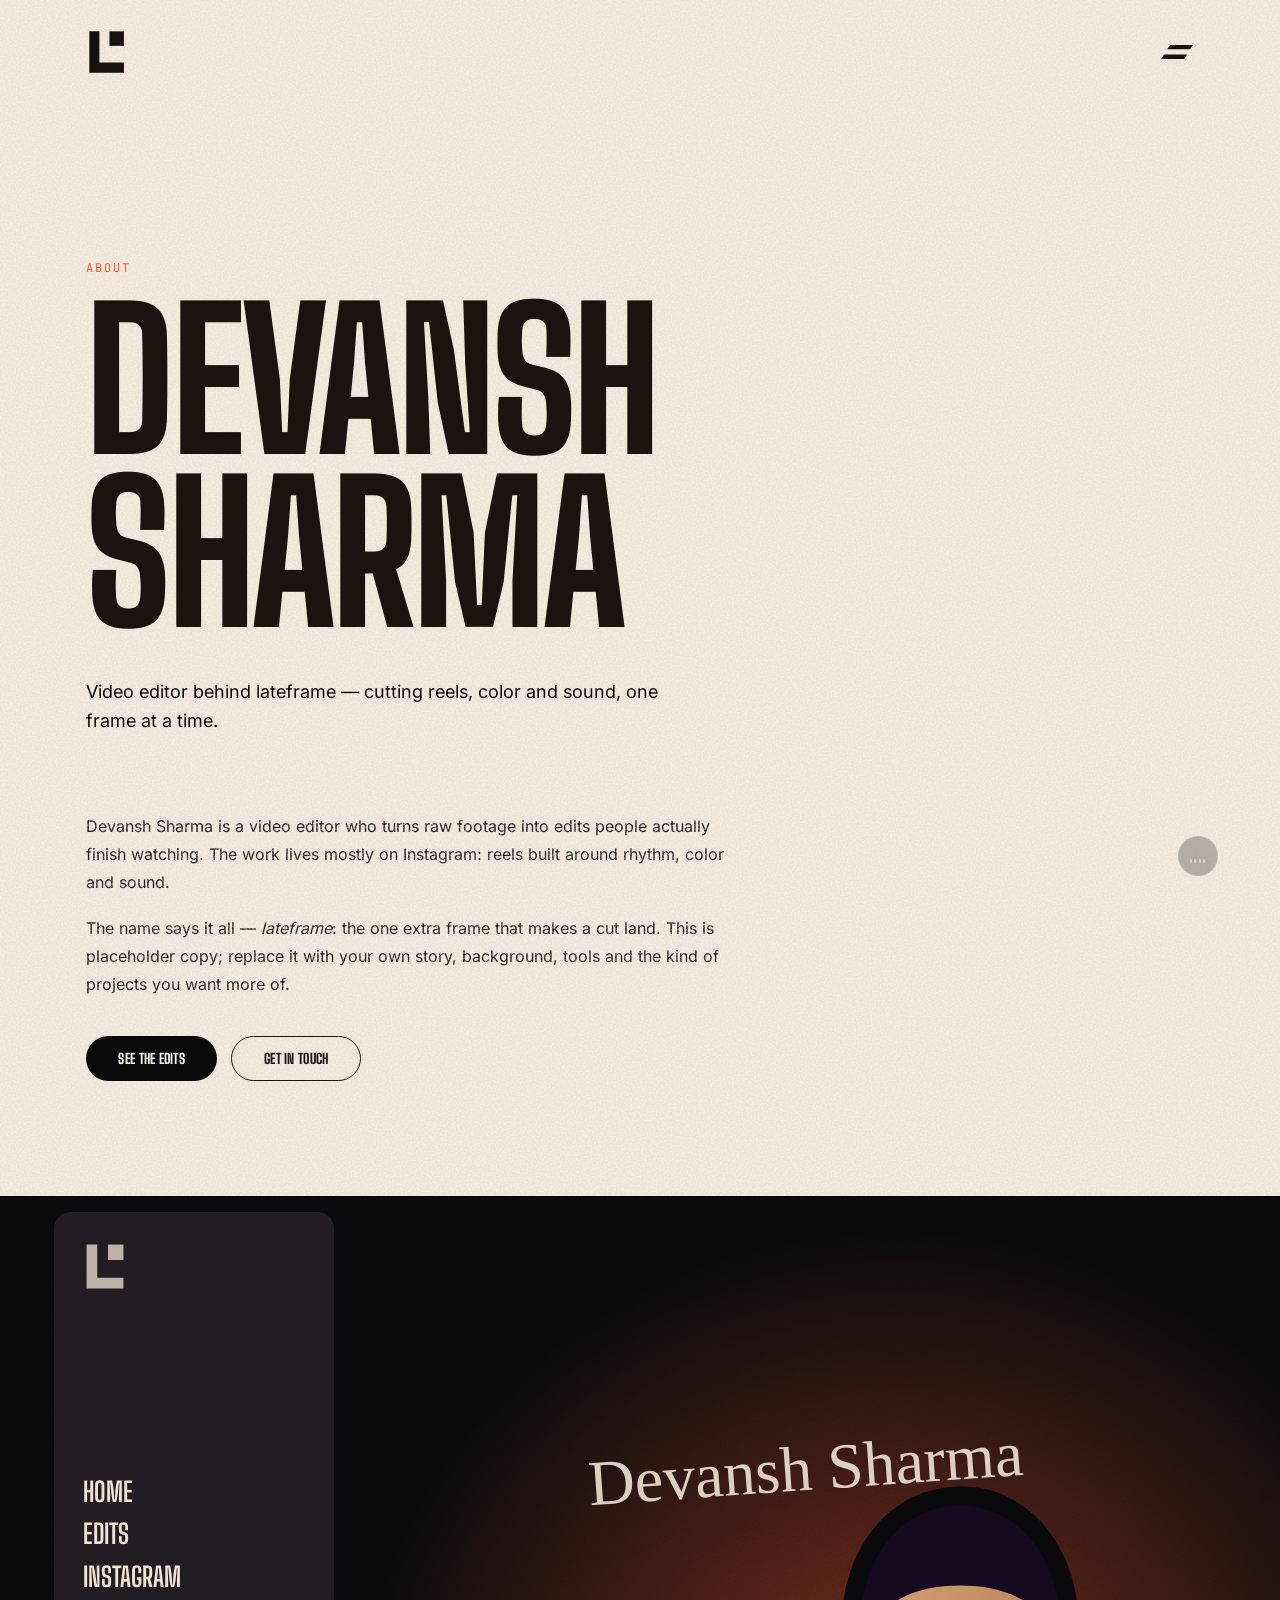
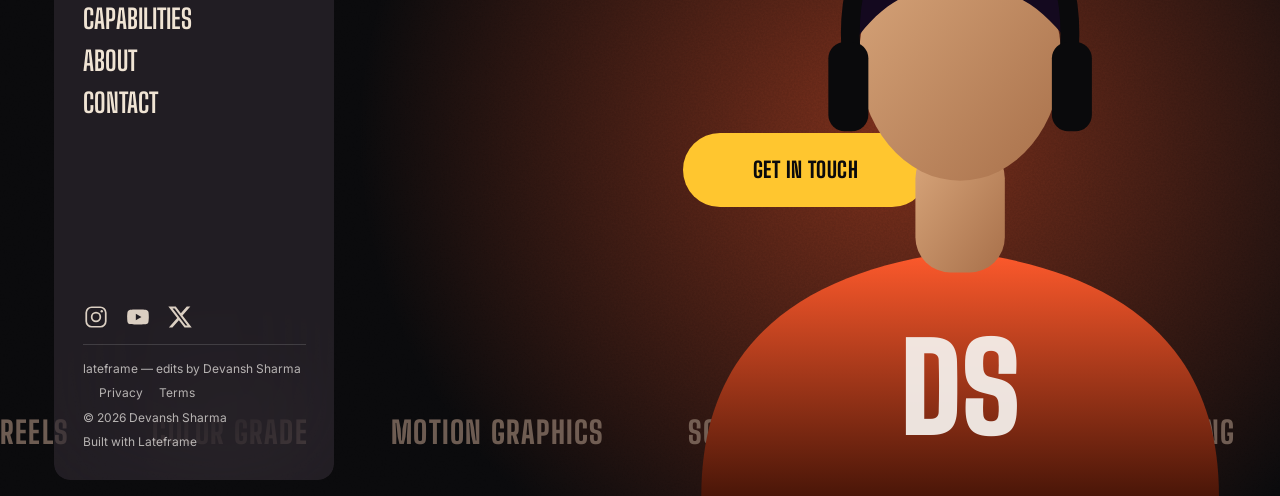
==== about.html @ c14bcbc4 "Rework lateframe into a video-editor portfolio for Devansh Sharma Rebrand to lateframe with a new L+" ====
<!doctype html>
<html lang="en">
<head>
  <meta charset="utf-8">
  <meta name="viewport" content="width=device-width, initial-scale=1">
  <title>About — lateframe</title>
  <meta name="description" content="About Devansh Sharma, video editor.">
  <meta name="theme-color" content="#0A0A0C">
  <link rel="icon" href="assets/favicon.svg" type="image/svg+xml">
  <link rel="preload" href="assets/fonts/big-shoulders-display.woff2" as="font" type="font/woff2" crossorigin>
  <link rel="stylesheet" href="css/fonts.css">
  <link rel="stylesheet" href="css/styles.css">
</head>
<body data-page="about" data-footer="about">
<div data-chrome="nav"></div>
<main id="main" tabindex="-1" class="page" data-tone="light">
  <header class="page__hero">
    <p class="page__eyebrow">About</p>
    <h1 class="display">Devansh Sharma</h1>
    <p class="page__lede">Video editor behind lateframe — cutting reels, color and sound, one frame at a time.</p>
  </header>
  <div class="page__body">
    <div class="prose">
      <p>Devansh Sharma is a video editor who turns raw footage into edits people actually finish watching. The work lives mostly on Instagram: reels built around rhythm, color and sound.</p>
      <p>The name says it all — <em>lateframe</em>: the one extra frame that makes a cut land. This is placeholder copy; replace it with your own story, background, tools and the kind of projects you want more of.</p>
    </div>
    <div class="cta-row"><a class="btn" href="edits.html"><span>See the edits</span></a><a class="btn btn--bone" style="background:transparent;border:1px solid var(--accent-deep);color:var(--accent-deep)" href="contact.html"><span>Get in touch</span></a></div>
  </div>
</main>
<div data-chrome="footer"></div>
<script src="js/art.js"></script>
<script src="js/chrome.js"></script>
</body>
</html>
---- css/fonts.css ----
/* Self-hosted Latin subsets, variable fonts (SIL Open Font License): Big Shoulders Display, Inter, JetBrains Mono */
@font-face {
  font-family: 'Big Shoulders Display';
  font-style: normal;
  font-weight: 300 900;
  font-display: swap;
  src: url(../assets/fonts/big-shoulders-display.woff2) format('woff2');
  unicode-range: U+0000-00FF, U+0131, U+0152-0153, U+02BB-02BC, U+02C6, U+02DA, U+02DC, U+0304, U+0308, U+0329, U+2000-206F, U+20AC, U+2122, U+2191, U+2193, U+2212, U+2215, U+FEFF, U+FFFD;
}
@font-face {
  font-family: 'Inter';
  font-style: normal;
  font-weight: 400 600;
  font-display: swap;
  src: url(../assets/fonts/inter.woff2) format('woff2');
  unicode-range: U+0000-00FF, U+0131, U+0152-0153, U+02BB-02BC, U+02C6, U+02DA, U+02DC, U+0304, U+0308, U+0329, U+2000-206F, U+20AC, U+2122, U+2191, U+2193, U+2212, U+2215, U+FEFF, U+FFFD;
}
@font-face {
  font-family: 'JetBrains Mono';
  font-style: normal;
  font-weight: 400 500;
  font-display: swap;
  src: url(../assets/fonts/jetbrains-mono.woff2) format('woff2');
  unicode-range: U+0000-00FF, U+0131, U+0152-0153, U+02BB-02BC, U+02C6, U+02DA, U+02DC, U+0304, U+0308, U+0329, U+2000-206F, U+20AC, U+2122, U+2191, U+2193, U+2212, U+2215, U+FEFF, U+FFFD;
}
---- css/styles.css ----
/* ==========================================================================
   Lateframe — editorial athlete site template
   Tokens → base → chrome (nav/menu/footer) → home sections → inner pages
   ========================================================================== */

:root {
  --ink-deep: #0a0a0c;
  --ink: #16120f;
  --bone: #f6f3ef;
  --cream: #f0e4d4;
  --taupe: #b8a99a;
  --sand: #ece3d6;
  --accent: #ff5a2c;
  --accent-deep: #1c1210;
  --accent-fog: #3a1d14;
  --accent-soft: #ffb9a0;
  --cta-yellow: #ffc62f;

  --font-display: "Big Shoulders Display", "Anton", "Arial Narrow", Impact, sans-serif;
  --font-body: "Inter", system-ui, -apple-system, "Segoe UI", Roboto, sans-serif;
  --font-mono: "JetBrains Mono", ui-monospace, "SF Mono", Menlo, monospace;

  --ease-out: cubic-bezier(0.22, 1, 0.36, 1);
  --ease-ui: cubic-bezier(0.4, 0, 0.2, 1);
  --page-x: clamp(16px, 3vw, 48px);
  --logo-color: var(--ink);

  --tex-grass: url("../assets/textures/grass.svg");
  --tex-pebble: url("../assets/textures/pebble.svg");
}

*,
*::before,
*::after { box-sizing: border-box; }

html { background: var(--ink-deep); -webkit-text-size-adjust: 100%; }
body {
  margin: 0;
  font-family: var(--font-body);
  color: var(--bone);
  background: var(--ink-deep);
  overflow-x: clip;
  -webkit-font-smoothing: antialiased;
}
body.is-locked { overflow: hidden; }
img, svg { display: block; max-width: 100%; }
a { color: inherit; text-decoration: none; }
button { font: inherit; color: inherit; cursor: pointer; border: 0; background: none; padding: 0; }
ul { list-style: none; margin: 0; padding: 0; }
h1, h2, h3, p { margin: 0; }

.display {
  font-family: var(--font-display);
  font-weight: 800;
  text-transform: uppercase;
  letter-spacing: -0.02em;
  line-height: 0.9;
}
.heading { font-family: var(--font-display); font-weight: 700; text-transform: uppercase; letter-spacing: 0.01em; }
.label { font-family: var(--font-display); font-weight: 700; text-transform: uppercase; letter-spacing: 0.06em; }
.label-sm { font-family: var(--font-mono); font-size: 11px; letter-spacing: 0.08em; text-transform: uppercase; }
.sr-only { position: absolute; width: 1px; height: 1px; overflow: hidden; clip: rect(0 0 0 0); white-space: nowrap; }

.skip-link {
  position: fixed; left: 12px; top: -60px; z-index: 10000;
  background: var(--bone); color: var(--ink-deep); padding: 10px 16px; border-radius: 999px;
}
.skip-link:focus { top: 12px; }
:focus-visible { outline: 2px solid var(--cta-yellow); outline-offset: 3px; }

/* ---------- Placeholder art (swap for <img> or data-src) ---------- */
.ph {
  position: absolute; inset: 0; overflow: hidden;
  background-size: cover; background-position: center;
  background-image:
    radial-gradient(120% 80% at 20% 0%, hsl(var(--h, 265) 55% 62% / 0.9), transparent 60%),
    linear-gradient(160deg, hsl(var(--h, 265) 45% 32%), hsl(calc(var(--h, 265) + 30) 50% 14%));
}
.ph::before {
  content: ""; position: absolute; inset: 0; opacity: 0.18;
  background: repeating-linear-gradient(135deg, #fff 0 2px, transparent 2px 14px);
}
.ph::after {
  content: attr(data-label); position: absolute; left: 8%; bottom: 7%; right: 8%;
  font-family: var(--font-display); font-weight: 800; text-transform: uppercase;
  font-size: clamp(14px, 2.2vw, 30px); line-height: 0.95; letter-spacing: -0.01em;
  color: rgba(255, 255, 255, 0.85);
}
.ph[data-src]::before, .ph[data-src]::after { display: none; }

/* ---------- Buttons ---------- */
.btn {
  position: relative; isolation: isolate; overflow: hidden;
  display: inline-flex; align-items: center; justify-content: center;
  font-family: var(--font-display); font-weight: 800; text-transform: uppercase;
  letter-spacing: 0.02em; line-height: 0.8; border-radius: 999px;
  padding: 16px 32px; font-size: 14px;
  background: var(--ink-deep); color: var(--bone);
  transition: box-shadow 200ms var(--ease-ui), scale 200ms var(--ease-ui);
}
.btn::before {
  content: ""; position: absolute; left: -15%; right: -15%; top: -40%; bottom: 0; z-index: -1;
  background: var(--fill, var(--accent)); border-radius: 50% 50% 0 0 / 42% 42% 0 0;
  transform: translateY(calc(100% + 1px)); transition: transform 200ms var(--ease-ui);
}
.btn span { display: inline-block; white-space: nowrap; transition: scale 320ms cubic-bezier(0.34, 1.56, 0.64, 1), color 200ms var(--ease-ui); }
.btn:hover, .btn:focus-visible { scale: 1.1; }
.btn:hover::before, .btn:focus-visible::before { transform: translateY(0); }
.btn:hover span { scale: 0.82; }
.btn--bone { background: var(--bone); color: var(--ink-deep); --fill: var(--cta-yellow); }
.btn--bone:hover span { color: var(--ink); }
.btn--yellow { background: var(--cta-yellow); color: var(--ink-deep); --fill: var(--accent-soft); padding: clamp(20px, 2.2vw, 32px) clamp(48px, 5.5vw, 80px); font-size: clamp(18px, 1.7vw, 24px); }

/* ==========================================================================
   Loader
   ========================================================================== */
.loader {
  position: fixed; inset: 0; z-index: 10000; display: grid; place-items: center;
  background: var(--ink-deep); transition: transform 900ms var(--ease-out), opacity 300ms 700ms;
}
.loader.is-done { transform: translateY(-101%); opacity: 0; pointer-events: none; }
.loader__mark { position: relative; display: flex; flex-direction: column; align-items: center; }
.loader__mark svg { height: clamp(112px, 12vw, 144px); width: auto; }
.loader__count { margin-top: 20px; font-family: var(--font-mono); font-size: 12px; letter-spacing: 0.2em; opacity: 0.5; padding-left: 0.2em; }
html:not(.js) .loader { display: none; }

/* ==========================================================================
   Nav + menu
   ========================================================================== */
.nav {
  position: fixed; inset: 0 0 auto 0; z-index: 90; pointer-events: none;
  display: flex; align-items: center; justify-content: space-between;
  padding: 20px 24px; color: var(--logo-color); transition: color 300ms;
}
@media (min-width: 900px) { .nav { padding: 28px calc(var(--page-x) + 3rem); } }
.nav__logo, .nav__burger { pointer-events: auto; color: inherit; }
.nav__logo { position: relative; display: block; }
.nav__logo::after { content: ""; position: absolute; inset: -12px; }
.nav__logo svg { height: 40px; width: auto; transition: scale 300ms var(--ease-out); }
.nav__logo:hover svg { scale: 1.1; }
@media (min-width: 900px) { .nav__logo svg { height: 48px; } }
.nav__burger { margin: -16px; padding: 16px; display: inline-flex; }
.nav__burger svg { height: 12px; width: auto; overflow: visible; }
@media (min-width: 900px) { .nav__burger svg { height: 14px; } }
.nav__burger path { transition: transform 500ms var(--ease-out); transform-box: fill-box; transform-origin: center; }
.nav__burger[aria-expanded="true"] .bar-top { transform: translate(-2.4px, 4.45px) rotate(40deg); }
.nav__burger[aria-expanded="true"] .bar-bot { transform: translate(2.4px, -4.45px) rotate(-40deg); }
body.menu-open .nav { color: var(--bone); }

.menu {
  position: fixed; inset: 0; z-index: 85; isolation: isolate;
  display: flex; flex-direction: column; overflow: hidden auto;
  background: var(--ink-deep); opacity: 0; visibility: hidden; pointer-events: none;
  transition: opacity 500ms, visibility 500ms;
}
.menu.is-open { opacity: 1; visibility: visible; pointer-events: auto; }
.menu::before {
  content: ""; position: absolute; inset: 0; z-index: -1; pointer-events: none;
  background-image: var(--tex-pebble); background-size: 480px; mix-blend-mode: overlay; opacity: 0.35;
}
.menu__layout { flex: 1; display: flex; padding: 96px 24px 24px; }
.menu__links { margin: auto; display: flex; flex-direction: column; align-items: center; gap: 10px; }
.menu__row { display: flex; flex-direction: column; align-items: center; gap: 4px; }
.menu__link {
  position: relative; display: block; font-family: var(--font-display); font-weight: 800; text-transform: uppercase;
  font-size: clamp(44px, 12vw, 72px); line-height: 1.04; letter-spacing: -0.02em;
  opacity: 0; transform: translateY(26px);
  transition: transform 500ms var(--ease-out), opacity 500ms var(--ease-out);
}
.menu.is-open .menu__link { opacity: 1; transform: none; }
.menu__link .lift { position: relative; display: block; transition: transform 300ms var(--ease-out); }
.menu__link .base { color: color-mix(in oklab, var(--bone) 50%, transparent); }
.menu__link .fill {
  position: absolute; inset: 0; color: var(--bone); pointer-events: none;
  clip-path: polygon(0 -15%, 0% -15%, -18% 115%, 0 115%);
  transition: clip-path 450ms var(--ease-out);
}
.menu__link:hover .fill, .menu__link:focus-visible .fill, .menu__link[aria-current="page"] .fill { clip-path: polygon(0 -15%, 118% -15%, 100% 115%, 0 115%); }
.menu__link:hover .lift { transform: translateY(-2px); }
.menu__socials { margin-top: 24px; display: flex; gap: 20px; opacity: 0; transition: opacity 500ms 300ms; }
.menu.is-open .menu__socials, .menu.is-open .menu__credits { opacity: 1; }
.menu__socials a { display: block; padding: 8px; margin: -8px; color: color-mix(in oklab, var(--bone) 60%, transparent); transition: color 300ms; }
.menu__socials a:hover { color: var(--bone); }
.menu__socials svg { width: 32px; height: 32px; }
.menu__credits {
  display: flex; flex-wrap: wrap; justify-content: space-between; gap: 8px 24px;
  padding: 0 24px 24px; font-size: 12px; color: color-mix(in oklab, var(--bone) 55%, transparent);
  opacity: 0; transition: opacity 500ms 300ms;
}
@media (min-width: 900px) {
  .menu__layout { padding: 112px var(--page-x) 64px; }
  .menu__row { flex-direction: row; flex-wrap: wrap; justify-content: center; gap: 0 56px; }
  .menu__links { gap: 20px; }
  .menu__link { font-size: clamp(48px, 7vw, 116px); }
  .menu__socials { margin-top: 48px; gap: 24px; }
  .menu__socials svg { width: 48px; height: 48px; }
  .menu__credits { padding: 0 calc(var(--page-x) + 3rem) 32px; }
}

/* ==========================================================================
   Home — stage (hero → signature moments)
   ========================================================================== */
.stage { position: relative; height: calc(70vh * var(--n, 4)); background: var(--ink-deep); }
@media (min-width: 900px) { .stage { height: calc(130vh * var(--n, 4)); } }
.pin { position: sticky; top: 0; height: 100vh; height: 100svh; overflow: clip; }

/* hero */
.hero-clip {
  position: absolute; inset: 0; z-index: 40; pointer-events: none;
  clip-path: polygon(0% 0%, 100% 0%, 100% calc(100% - var(--wipe, 0) * 180%), 0% calc(100% - var(--wipe, 0) * 120%));
  will-change: clip-path;
}
.hero { position: absolute; inset: 0; overflow: hidden; color: var(--ink); background: linear-gradient(#efe7dc, #e2d5c3); }
.hero__scale { position: absolute; inset: 0; transform: scale(calc(1 - var(--wipe, 0) * 0.18)); transform-origin: center bottom; will-change: transform; }
.hero__light {
  position: absolute; inset: 0; pointer-events: none; mix-blend-mode: soft-light;
  background: radial-gradient(60% 50% at 70% 10%, #fff, transparent 70%), radial-gradient(40% 40% at 10% 90%, rgba(255, 90, 44, 0.6), transparent 70%);
}
.hero__words { position: absolute; inset: 0; display: flex; flex-direction: column; justify-content: center; gap: 0; overflow: hidden; }
.marq { overflow: hidden; }
.marq__track { display: flex; width: max-content; animation: marq 60s linear infinite; }
.marq__track--rev { animation-direction: reverse; animation-duration: 75s; }
.marq__track span {
  font-family: var(--font-display); font-weight: 900; text-transform: uppercase; white-space: nowrap;
  font-size: clamp(120px, 26vw, 440px); line-height: 0.82; letter-spacing: -0.03em; padding-right: 0.25em;
  color: rgba(28, 18, 16, 0.09);
}
.marq__track--rev span { color: transparent; -webkit-text-stroke: 2px rgba(28, 18, 16, 0.14); }
@keyframes marq { to { transform: translateX(-50%); } }

.hero__portrait {
  position: absolute; left: 50%; bottom: -6%; height: 83%; aspect-ratio: 5 / 6; transform: translateX(-50%);
  filter: drop-shadow(0 30px 40px rgba(28, 18, 16, 0.35));
}
@media (min-width: 900px) { .hero__portrait { height: 98%; } }
.hero__wordmark {
  position: absolute; top: 0; left: 0; right: 0; z-index: 50; display: flex; justify-content: center;
  padding: 28px 24px; transform: scale(calc(1 - var(--wipe, 0) * 0.18)); transform-origin: center bottom;
  font-family: var(--font-display); font-weight: 900; text-transform: uppercase; letter-spacing: 0.04em; font-size: 18px; color: var(--logo-color-hero, var(--ink));
}
@media (min-width: 900px) { .hero__wordmark { padding-top: 36px; font-size: 22px; } }
.hero__copy { position: absolute; inset: 0; z-index: 20; pointer-events: none; }
.hero__phone { position: absolute; left: 24px; right: 24px; top: 13svh; font-size: 12px; line-height: 1.35; max-width: 27ch; }
.hero__col { position: absolute; bottom: 0; top: 0; width: min(21ch, 22vw); display: none; font-size: clamp(13px, 1.05vw, 17px); line-height: 1.35; }
.hero__col--l { left: calc(var(--page-x) + 3rem); }
.hero__col--r { right: calc(var(--page-x) + 3rem); }
.hero__col p { position: absolute; bottom: 9%; left: 0; right: 0; }
.hero__col--l .card-wrap { position: absolute; bottom: calc(9% + 7.6em); left: 0; width: clamp(96px, 8vw, 130px); aspect-ratio: 9 / 16; perspective: 1500px; pointer-events: auto; cursor: pointer; }
@media (min-width: 1100px) and (orientation: landscape) { .hero__col { display: block; } .hero__phone { display: none; } }

/* trading card (shared by hero + moments) */
.tcard {
  position: relative; width: 100%; height: 100%; border-radius: 4%;
  transform: translateZ(var(--tz, 0)) rotateX(var(--rx, 0deg)) rotateY(var(--ry, 0deg)) scale(var(--scale, 1));
  transition: transform 0.2s var(--ease-out);
  filter: drop-shadow(0 calc(8px + 26px * var(--hover, 0)) calc(16px + 34px * var(--hover, 0)) rgba(0, 0, 0, calc(0.28 + 0.32 * var(--hover, 0))));
  will-change: transform;
}
.tcard__face { position: absolute; inset: 0; border-radius: 4%; overflow: hidden; }
.tcard__face::after { /* foil border */
  content: ""; position: absolute; inset: 0; border-radius: 4%; pointer-events: none;
  box-shadow: inset 0 0 0 1px rgba(255, 255, 255, calc(0.5 * var(--hover, 0))), inset 0 0 calc(18px * var(--hover, 0)) rgba(255, 255, 255, calc(0.18 * var(--hover, 0)));
}
.tcard__sheen {
  position: absolute; inset: 0; pointer-events: none; mix-blend-mode: screen;
  background: linear-gradient(102deg, transparent 36%, rgba(255, 255, 255, 0.28) 46%, rgba(255, 255, 255, 0.62) 50%, rgba(255, 255, 255, 0.28) 54%, transparent 64%);
  background-size: 260% 100%; background-position-x: calc(var(--mxf, 0.5) * 100%); opacity: calc(0.85 * var(--hover, 0)); transition: opacity 0.25s;
}
.tcard__holo {
  position: absolute; inset: 0; pointer-events: none; mix-blend-mode: color-dodge;
  background: linear-gradient(115deg, rgba(120, 90, 255, 0.16) 0%, rgba(255, 120, 200, 0) 38%, rgba(255, 180, 90, 0) 62%, rgba(90, 200, 255, 0.16) 100%);
  opacity: calc(0.7 * var(--hover, 0)); transition: opacity 0.3s;
}
.tcard .ph::after { font-size: clamp(13px, 1.7vw, 26px); }
.tcard__num {
  position: absolute; top: 6%; left: 9%; font-family: var(--font-display); font-weight: 900; font-size: clamp(26px, 4vw, 64px); line-height: 1; color: rgba(255, 255, 255, 0.92);
}

/* signature moments */
.moments { position: absolute; inset: 0; background: var(--ink-deep); isolation: isolate; overflow: hidden; }
.moments__headline {
  position: absolute; inset: 0 0 auto 0; z-index: 5; text-align: center; white-space: nowrap; pointer-events: none;
  font-size: 13vw; line-height: 0.83; letter-spacing: -0.03em; padding-top: 4svh;
  color: transparent; -webkit-background-clip: text; background-clip: text;
  background-image: var(--tex-grass), linear-gradient(to bottom, var(--accent) 49%, transparent 100%);
  background-blend-mode: soft-light, normal; background-size: 170px, 100% 100%; background-repeat: repeat, no-repeat;
}
@media (max-width: 899px) { .moments__headline { font-size: 20vw; padding-top: 11svh; z-index: 30; background-image: var(--tex-grass), linear-gradient(color-mix(in oklab, var(--accent) 60%, var(--bone)), color-mix(in oklab, var(--accent) 60%, var(--bone))); } }
.moments__grass { position: absolute; inset: 0; z-index: 8; pointer-events: none; background: var(--tex-grass) repeat; background-size: 170px; mix-blend-mode: multiply; }
.moments__light { position: absolute; inset: 0; z-index: 25; pointer-events: none; mix-blend-mode: soft-light; opacity: calc(var(--wipe, 1) * 0.55); background: radial-gradient(60% 70% at 50% 0%, #fff, transparent 70%); }
.yards {
  position: absolute; top: 0; left: 0; height: 100%; z-index: 15; display: flex; align-items: center; justify-content: space-between;
  padding: 0 2vw; pointer-events: none; will-change: transform;
  -webkit-mask-image: linear-gradient(to bottom, transparent 0%, rgba(0, 0, 0, 0.4) 50%, #000 100%); mask-image: linear-gradient(to bottom, transparent 0%, rgba(0, 0, 0, 0.4) 50%, #000 100%);
}
.yards__hash { display: flex; height: 100%; width: 0; flex-direction: column; align-items: center; justify-content: space-between; flex-shrink: 0; }
.yards__hash i { display: block; width: 1px; height: 2.5svh; background: var(--bone); opacity: 0.18; }
.yards__line { height: 100%; width: 1px; flex-shrink: 0; background: var(--bone); opacity: 0.1; }
.yards__five { position: relative; height: 100%; width: 0; flex-shrink: 0; }
.yards__five::before { content: ""; position: absolute; top: 0; bottom: 0; left: 0; width: 1px; background: var(--bone); opacity: 0.14; }
.yards__five b {
  position: absolute; left: 0; bottom: 13%; transform: translateX(-50%); font-family: var(--font-display); font-weight: 300; font-size: clamp(48px, 9vw, 131px);
  letter-spacing: 0.07em; line-height: 1; color: var(--bone); opacity: 0.12;
}
.reel { position: absolute; inset: 0 auto 0 0; z-index: 30; display: flex; align-items: center; gap: 16vw; padding-left: 14vw; padding-right: 8vw; will-change: transform; user-select: none; }
.reel__item { flex: 0 0 auto; width: 52vw; display: flex; flex-direction: column; align-items: center; }
@media (min-width: 900px) { .reel__item { width: clamp(150px, min(17vw, 30svh), 320px); } }
.reel__shift { width: 100%; display: flex; flex-direction: column; align-items: center; transform: translateY(calc(var(--dy, 0) * 1svh)); }
.reel__card { position: relative; width: 100%; aspect-ratio: 9 / 16; perspective: 1500px; cursor: pointer; outline: none; animation: float var(--dur, 7s) ease-in-out infinite; animation-delay: var(--delay, 0s); }
@keyframes float { 50% { translate: 0 -8px; } }
.reel__caption { margin-top: 20px; width: max(100%, 226px); text-align: center; transform: translateY(calc(var(--hover, 0) * 24px)); transition: transform 0.25s; }
.reel__caption .label { font-size: max(13px, 1vw); }
.reel__caption .label-sm { margin-top: 8px; color: var(--taupe); opacity: 0.8; font-size: max(11px, 0.78vw); }
@media (prefers-reduced-motion: reduce) { .reel__card, .marq__track, .partner-marq__row { animation: none !important; } }

/* card modal */
.modal { position: fixed; inset: 0; z-index: 9000; display: grid; place-items: center; background: rgba(8, 6, 14, 0.82); backdrop-filter: blur(14px); opacity: 0; visibility: hidden; transition: opacity 400ms, visibility 400ms; }
.modal.is-open { opacity: 1; visibility: visible; }
.modal__inner { display: flex; flex-direction: column; align-items: center; gap: 28px; padding: 24px; max-width: 92vw; perspective: 1800px; }
.modal__card { position: relative; height: min(68svh, 640px); aspect-ratio: 9 / 16; border-radius: 4%; transform: rotateY(-90deg) scale(0.7); transition: transform 800ms var(--ease-out); filter: drop-shadow(0 40px 70px rgba(0, 0, 0, 0.6)); }
.modal.is-open .modal__card { transform: none; }
.modal__meta { text-align: center; opacity: 0; transform: translateY(12px); transition: opacity 500ms 400ms, transform 500ms 400ms var(--ease-out); }
.modal.is-open .modal__meta { opacity: 1; transform: none; }
.modal__meta h3 { font-size: clamp(28px, 4vw, 48px); }
.modal__meta p { margin-top: 8px; font-family: var(--font-mono); font-size: 13px; letter-spacing: 0.08em; color: var(--taupe); }
.modal__close { position: absolute; top: 20px; right: 24px; width: 44px; height: 44px; border-radius: 50%; border: 1px solid rgba(255, 255, 255, 0.25); display: grid; place-items: center; transition: background 300ms; }
.modal__close:hover { background: rgba(255, 255, 255, 0.12); }

/* ==========================================================================
   Quote + polaroids
   ========================================================================== */
.quote { position: relative; height: 236vh; background: var(--ink-deep); }
.quote__pin { position: sticky; top: 0; height: 100svh; overflow: hidden; background: var(--accent-fog); isolation: isolate; }
.quote__pin::before { content: ""; position: absolute; inset: 0; z-index: 1; background: var(--tex-grass) repeat; background-size: 170px; mix-blend-mode: multiply; }
.quote__pin::after { content: ""; position: absolute; inset: 0; z-index: 1; background: radial-gradient(70% 60% at 50% 40%, transparent, rgba(11, 10, 15, 0.55)); }
.quote__text { position: absolute; inset: 0; z-index: 10; display: grid; place-content: center; text-align: center; padding: 0 16px; }
.quote__mark { display: block; font-size: clamp(90px, 11vw, 200px); line-height: 0.6; height: 0.5em; margin: 0 auto clamp(12px, 2vw, 32px); color: var(--accent-soft); }
.quote__lines { font-size: clamp(34px, 8vw, 150px); line-height: 0.92; color: var(--taupe); }
.quote__lines span { white-space: nowrap; }
.quote__lines span { display: block; opacity: 0.12; transition: opacity 400ms; }
.quote__lines span.on { opacity: 1; }
.quote__body { margin: clamp(24px, 3.4vw, 48px) auto 0; max-width: 30em; line-height: 1.6; color: #f7f3ef; opacity: 0; transition: opacity 500ms; font-size: clamp(14px, 1.1vw, 17px); }
.quote__body.on { opacity: 0.85; }
.polaroids { position: absolute; inset: 0; z-index: 20; display: grid; place-items: center; pointer-events: none; }
.polaroid {
  grid-area: 1 / 1; width: clamp(150px, 20vw, 380px); padding: clamp(6px, 0.8vw, 14px) clamp(6px, 0.8vw, 14px) clamp(18px, 2.4vw, 40px);
  background: linear-gradient(175deg, #f6f3ef, #f0e4d4); border-radius: 4px; box-shadow: 0 30px 80px rgba(0, 0, 0, 0.45); will-change: transform, opacity;
}
.polaroid__img { position: relative; aspect-ratio: 409 / 564; overflow: hidden; }

/* ==========================================================================
   Tail: foundation → partnerships
   ========================================================================== */
.tail { position: relative; z-index: 10; height: 560vh; background: var(--sand); }
.tail__pin { position: sticky; top: 0; height: 100svh; overflow: clip; }
.foundation {
  position: absolute; inset: 0; background: var(--sand); color: var(--ink-deep); display: flex; flex-direction: column;
  padding: 88px 24px 40px; overflow: hidden;
}
.foundation::before { content: ""; position: absolute; inset: 0; pointer-events: none; background: var(--tex-pebble); background-size: 480px; mix-blend-mode: screen; opacity: 0.7; }
@media (min-width: 900px) { .foundation { padding: 96px calc(var(--page-x) + 3rem) clamp(32px, 5vw, 80px); } }
.foundation > * { position: relative; }
.foundation h2 { color: var(--accent-deep); font-size: clamp(40px, 7vw, 140px); line-height: 0.9; max-width: 14em; }
.tiles { display: none; flex: 1; gap: 8px; margin-top: clamp(16px, 2.2vw, 32px); min-height: 220px; }
@media (min-width: 900px) { .tiles { display: flex; } .rail { display: none; } }
.tile { position: relative; display: block; flex: 1 1 0; min-width: 0; overflow: hidden; cursor: pointer; transition: flex-grow 700ms var(--ease-out); }
.tile.is-active { flex-grow: 4.2; }
.tile .ph { filter: grayscale(1) sepia(0.4) brightness(0.95); transition: filter 700ms var(--ease-out); }
.tile.is-active .ph { filter: none; }
.rail { margin: 24px -24px 0; display: flex; gap: 12px; padding: 0 24px; overflow-x: auto; scroll-snap-type: x mandatory; scrollbar-width: none; }
.rail::-webkit-scrollbar { display: none; }
.rail li { flex: 0 0 64vw; scroll-snap-align: start; }
.rail .tile { height: min(52svh, 440px); }
.foundation__foot { margin-top: 28px; display: flex; flex-direction: column; align-items: flex-start; justify-content: space-between; gap: 20px; }
@media (min-width: 900px) { .foundation__foot { flex-direction: row; align-items: center; gap: 48px; margin-top: clamp(16px, 2.2vw, 32px); } }
.foundation__foot > div { display: flex; flex-direction: column; gap: 8px; }
@media (min-width: 900px) { .foundation__foot > div { flex-direction: row; gap: clamp(48px, 6vw, 96px); } }
.foundation__foot h3 { font-size: 22px; max-width: 220px; }
.foundation__foot p { max-width: 28em; line-height: 1.5; font-size: 15px; }
@media (min-width: 900px) { .foundation__foot p { font-size: 16px; } }

.pstage {
  position: absolute; inset: 0; z-index: 10; overflow: hidden; background: var(--ink-deep); color: var(--bone);
  clip-path: polygon(0% 0%, 100% 0%, 100% calc(100% - var(--p-wipe, 0) * 180%), 0% calc(100% - var(--p-wipe, 0) * 120%));
  will-change: clip-path;
}
.pstage__bg { position: absolute; inset: 0; transform: translate3d(0, var(--p-settle, 0vh), 0) scale(var(--p-scale, 1)); transform-origin: bottom center; }
.pstage__tex { position: absolute; inset: 0; background: var(--tex-pebble); background-size: 480px; mix-blend-mode: multiply; opacity: 0.6; pointer-events: none; }
.pstage__headline { position: absolute; inset: 0 0 auto 0; display: flex; justify-content: center; overflow: hidden; -webkit-mask-image: linear-gradient(to bottom, #000 62%, transparent 96%); mask-image: linear-gradient(to bottom, #000 62%, transparent 96%); }
.pstage__headline h2 {
  font-size: clamp(100px, 24vw, 420px); line-height: 0.85; padding-top: 7svh; white-space: nowrap; color: transparent; -webkit-background-clip: text; background-clip: text;
  background-image: var(--tex-pebble), linear-gradient(var(--accent), var(--accent)); background-blend-mode: multiply, normal; background-size: 480px, 100%;
}
.pstage__body { position: absolute; inset: 0; z-index: 2; transform: translate3d(0, var(--p-settle, 0vh), 0) scale(var(--p-scale, 1)); transform-origin: bottom center; }
.pslide { position: absolute; inset: 0; opacity: 0; transition: opacity 700ms var(--ease-out); pointer-events: none; }
.pslide.is-active { opacity: 1; }
.pslide__art { position: absolute; left: var(--page-x); right: var(--page-x); top: 14svh; bottom: 18svh; display: flex; align-items: center; justify-content: center; }
.pslide__wordmark { position: relative; z-index: 2; font-size: clamp(64px, 14vw, 240px); color: var(--bone); text-align: center; line-height: 0.85; transform: translateY(14px); transition: transform 900ms var(--ease-out); text-shadow: 0 10px 50px rgba(0, 0, 0, 0.5); }
.pslide.is-active .pslide__wordmark { transform: none; }
.pslide__pol { position: absolute; width: clamp(130px, 17vw, 300px); aspect-ratio: 1134 / 1419; background: var(--bone); padding: clamp(6px, 0.7vw, 12px); box-shadow: 0 26px 60px -24px rgba(0, 0, 0, 0.7); transition: transform 1000ms var(--ease-out); }
.pslide__pol:nth-child(1) { left: 14%; top: 4%; transform: rotate(-4deg) translateY(30px); }
.pslide__pol:nth-child(2) { right: 14%; top: 14%; transform: rotate(2.5deg) translateY(50px); }
.pslide.is-active .pslide__pol:nth-child(1) { transform: rotate(-4deg); }
.pslide.is-active .pslide__pol:nth-child(2) { transform: rotate(2.5deg); }
.pslide__pol .ph { position: relative; inset: auto; width: 100%; height: 100%; }
.ptext { position: absolute; z-index: 20; bottom: calc(14svh + 8px); left: 24px; right: 24px; display: flex; align-items: flex-start; gap: 28px; }
@media (min-width: 900px) { .ptext { left: calc(var(--page-x) + 3rem); right: auto; bottom: clamp(100px, 18svh, 190px); } }
.pdots { margin-top: 6px; display: flex; flex-direction: column; gap: 5px; }
.pdots button { position: relative; display: flex; }
.pdots button::before { content: ""; position: absolute; inset: -2.5px -12px; }
.pdots span { display: block; width: 8px; height: 8px; border-radius: 999px; background: rgba(246, 243, 239, 0.35); transition: height 500ms var(--ease-out), background-color 500ms; }
.pdots button:hover span { background: rgba(246, 243, 239, 0.8); }
.pdots button[aria-current="true"] span { height: 34px; background: var(--bone); }
.ppanel { width: 250px; display: grid; }
.ppanel > div { grid-area: 1 / 1; padding: 20px; border-radius: 12px; opacity: 0; transition: opacity 500ms; }
.ppanel > div.is-active { opacity: 1; }
.ppanel h3 { font-size: 22px; }
.ppanel p { margin-top: 14px; font-size: 14px; line-height: 1.5; color: rgba(246, 243, 239, 0.6); text-wrap: pretty; }
.pview { position: absolute; z-index: 20; right: var(--page-x); bottom: clamp(100px, 18svh, 190px); }
@media (max-width: 899px) { .pview { right: 24px; bottom: calc(14svh + 8px); } .ptext { bottom: calc(14svh + 70px); } }
.partner-marq { position: absolute; inset: auto 0 0 0; z-index: 3; height: clamp(56px, 14svh, 120px); overflow: hidden; display: flex; align-items: center; pointer-events: none; }
.partner-marq__row { display: flex; width: max-content; align-items: center; animation: marq 80s linear infinite; }
.partner-marq__row span {
  padding-right: clamp(56px, 6.5vw, 130px); white-space: nowrap; font-family: var(--font-display); font-weight: 800; text-transform: uppercase; font-size: clamp(20px, 2.4vw, 36px);
  letter-spacing: 0.04em; color: var(--taupe); opacity: 0.55;
}

/* ==========================================================================
   Make a play
   ========================================================================== */
.play { position: relative; z-index: 10; background: var(--sand); color: var(--ink-deep); overflow-x: clip; padding: clamp(48px, 8vw, 120px) 0 clamp(48px, 7vw, 100px); }
.play::before { content: ""; position: absolute; inset: 0; background: var(--tex-pebble); background-size: 480px; mix-blend-mode: screen; opacity: 0.6; pointer-events: none; }
.play h2 { position: relative; z-index: 2; text-align: center; color: var(--accent-deep); font-size: clamp(32px, 9.5vw, 150px); line-height: 0.9; letter-spacing: -0.015em; padding: 0 16px; pointer-events: none; }
.play h2 span { display: block; white-space: nowrap; }
.play__rail { position: relative; z-index: 10; margin-top: calc(clamp(32px, 9.5vw, 150px) * -0.27); cursor: grab; touch-action: pan-y; }
.play__row { display: flex; width: max-content; will-change: transform; align-items: center; }
.play__set { display: flex; align-items: center; gap: clamp(22px, 3vw, 60px); padding-right: clamp(22px, 3vw, 60px); flex-shrink: 0; }
.pcard { display: block; flex-shrink: 0; }
.pcard__frame {
  position: relative; height: var(--h); width: calc(var(--h) * 0.75); background: var(--bone); padding: 4px; transform: translateY(var(--y)) rotate(var(--r));
  box-shadow: 0 34px 90px -28px rgba(10, 4, 24, 0.6); transition: transform 650ms var(--ease-out); cursor: pointer;
}
@media (min-width: 900px) { .pcard__frame { padding: 8px; } }
.pcard:hover .pcard__frame { transform: translateY(calc(var(--y) - 10px)) rotate(0deg) scale(1.04); }
.pcard__in { position: relative; height: 100%; overflow: hidden; }
.pcard .ph::after { display: none; }
.pcard__cap {
  position: absolute; inset: auto 0 0 0; display: flex; align-items: flex-end; justify-content: space-between; gap: 12px; padding: clamp(8px, 7%, 16px); opacity: 0; transition: opacity 450ms var(--ease-ui);
  background: linear-gradient(to top, rgba(8, 4, 18, 0.82), rgba(8, 4, 18, 0)); color: var(--bone); font-size: 14px; padding-top: 48px;
}
.pcard:hover .pcard__cap, .pcard:focus-visible .pcard__cap { opacity: 1; }
.pcard__cap svg { width: 18px; height: 18px; flex-shrink: 0; }

/* ==========================================================================
   Footer
   ========================================================================== */
.footer { position: relative; z-index: 20; display: flex; flex-direction: column; overflow: hidden; background: var(--ink-deep); color: var(--bone); --foot-h: 100svh; }
@media (min-width: 900px) { .footer { display: block; height: max(var(--foot-h), 680px); } }
.footer::before { content: ""; position: absolute; inset: 0; background: radial-gradient(60% 80% at 70% 60%, rgba(255, 90, 44, 0.45), transparent 70%), var(--ink-deep); pointer-events: none; }
.footer::after { content: ""; position: absolute; inset: 0; background: var(--tex-pebble); background-size: 480px; mix-blend-mode: overlay; opacity: 0.22; pointer-events: none; }
.footer__center { position: relative; z-index: 5; flex: 1; display: flex; align-items: flex-end; padding: 56px 24px 92px; pointer-events: none; }
@media (min-width: 900px) { .footer__center { position: absolute; inset: 0; align-items: center; justify-content: center; padding: 0 0 0 calc(clamp(280px, 21.5vw, 400px) + var(--page-x) + 1vw); } }
.footer__invite { pointer-events: auto; display: flex; flex-direction: column; align-items: flex-start; opacity: 0; transition: opacity 800ms var(--ease-out); }
@media (min-width: 900px) { .footer__invite { align-items: center; text-align: center; padding-bottom: 6vh; } }
.footer__invite.is-on { opacity: 1; }
.footer__sig { font-family: "Brush Script MT", "Segoe Script", cursive; font-size: clamp(34px, 5vw, 72px); color: var(--cream); transform: rotate(-4deg); margin-bottom: 4px; opacity: 0.9; }
.footer__headline { font-size: clamp(64px, 8vw, 170px); line-height: 0.88; max-width: 62%; text-wrap: balance; }
@media (min-width: 900px) { .footer__headline { max-width: none; } .footer__headline span { white-space: nowrap; } }
.footer__headline span { display: block; clip-path: polygon(0 -15%, 0% -15%, -18% 115%, 0 115%); transition: clip-path 1100ms var(--ease-out); }
.footer__headline span:nth-child(2) { transition-delay: 150ms; }
.footer__invite.is-on .footer__headline span { clip-path: polygon(0 -15%, 118% -15%, 100% 115%, 0 115%); }
.footer__invite .btn { margin-top: clamp(24px, 3.4vw, 48px); }
.footer__cutout { position: absolute; z-index: 4; right: var(--page-x); bottom: 0; height: 96%; aspect-ratio: 0.76; pointer-events: none; }
@media (min-width: 900px) { .footer__cutout { z-index: 6; height: 86%; right: calc(var(--page-x) - 1vw); } }
.footer__cutout svg { width: 100%; height: 100%; }
.footer__panel { position: relative; z-index: 10; order: -1; margin: 12px; width: min(100% - 24px, 420px); border-radius: 16px; overflow: hidden; }
@media (min-width: 900px) { .footer__panel { position: absolute; order: 0; inset: 16px auto 16px calc(var(--page-x) + 16px); margin: 0; width: clamp(280px, 21.5vw, 400px); } }
.footer__panel::before { content: ""; position: absolute; inset: 0; background: rgba(68, 59, 70, 0.4); backdrop-filter: blur(54px); -webkit-backdrop-filter: blur(54px); }
.footer__panel-in { position: relative; height: 100%; display: flex; flex-direction: column; justify-content: space-between; gap: 28px; padding: clamp(18px, 2.2vw, 40px); }
.footer__logo { display: block; width: 44px; color: rgba(240, 228, 212, 0.75); transition: transform 300ms var(--ease-out); transform-origin: left; }
.footer__logo:hover { transform: scale(1.1); }
.footer__nav { display: flex; flex-direction: column; gap: 14px; }
.footer__nav a { position: relative; display: block; width: fit-content; padding: 6px 0; margin: -6px 0; font-family: var(--font-display); font-weight: 700; text-transform: uppercase; font-size: clamp(26px, 2.1vw, 36px); line-height: 1.05; color: var(--cream); }
.footer__nav a .fill { position: absolute; inset: 6px 0; color: var(--cta-yellow); clip-path: polygon(0 -15%, 0% -15%, -18% 115%, 0 115%); transition: clip-path 450ms var(--ease-out); }
.footer__nav a:hover .fill { clip-path: polygon(0 -15%, 118% -15%, 100% 115%, 0 115%); }
.footer__socials { display: flex; gap: 16px; color: var(--cream); margin-bottom: 14px; }
.footer__socials a { display: block; padding: 8px; margin: -8px; opacity: 0.9; transition: opacity 300ms; }
.footer__socials a:hover { opacity: 1; }
.footer__socials svg { width: 26px; height: 26px; }
.footer__legal { border-top: 1px solid color-mix(in oklab, var(--bone) 22%, transparent); padding-top: 14px; font-size: 12px; line-height: 1.7; opacity: 0.7; display: flex; flex-direction: column; gap: 4px; }
.footer__legal div { display: flex; flex-wrap: wrap; justify-content: space-between; gap: 4px 16px; }
.footer__legal span a { margin-left: 16px; }
.footer__legal a:hover { opacity: 1; }
.footer__marq { position: absolute; z-index: 3; inset: auto 0 20px 0; height: 56px; overflow: hidden; display: flex; align-items: center; pointer-events: none; }
@media (min-width: 900px) { .footer__marq { height: 80px; bottom: 24px; z-index: 4; } }
.footer__marq .partner-marq__row span { color: color-mix(in srgb, var(--accent-fog) 40%, var(--taupe) 60%); opacity: 0.8; }

/* sound toggle + cursor */
.sound { position: fixed; z-index: 40; right: calc(var(--page-x) + 1.5rem); bottom: 24px; width: 40px; height: 40px; border-radius: 50%; display: grid; place-items: center; border: 1px solid rgba(255, 255, 255, 0.15); background: rgba(0, 0, 0, 0.25); backdrop-filter: blur(10px); transition: background 300ms; }
.sound:hover { background: rgba(0, 0, 0, 0.4); }
.sound__bars { display: flex; align-items: flex-end; gap: 2.5px; height: 14px; }
.sound__bars i { width: 2px; border-radius: 99px; background: currentColor; height: 4px; opacity: 0.5; }
.sound[aria-pressed="true"] .sound__bars i { opacity: 1; animation: eq 900ms ease-in-out infinite alternate; }
.sound__bars i:nth-child(2) { animation-delay: 0.13s !important; } .sound__bars i:nth-child(3) { animation-delay: 0.26s !important; } .sound__bars i:nth-child(4) { animation-delay: 0.39s !important; }
@keyframes eq { from { height: 3px; } to { height: 14px; } }
.cursor {
  position: fixed; left: 0; top: 0; z-index: 75; pointer-events: none; height: 36px; min-width: 64px; padding: 0 16px; border-radius: 999px; display: flex; align-items: center; justify-content: center;
  background: var(--bone); color: var(--ink-deep); box-shadow: 0 10px 30px rgba(0, 0, 0, 0.25); opacity: 0; visibility: hidden; transform: translate3d(-100px, -100px, 0) scale(0.7); transition: opacity 200ms, scale 200ms;
  font-family: var(--font-mono); font-size: 10px; letter-spacing: 0.06em; text-transform: uppercase;
}
.cursor.is-on { opacity: 1; visibility: visible; }
@media (hover: none) { .cursor { display: none; } }

/* ==========================================================================
   Inner pages
   ========================================================================== */
.page { position: relative; background: var(--sand); color: var(--ink-deep); min-height: 100svh; }
.page::before { content: ""; position: absolute; inset: 0; background: var(--tex-pebble); background-size: 480px; mix-blend-mode: screen; opacity: 0.7; pointer-events: none; }
.page__hero { position: relative; padding: clamp(140px, 22vw, 260px) var(--page-x) clamp(40px, 6vw, 96px); padding-inline: max(24px, calc(var(--page-x) + 3rem)); overflow: hidden; }
.page__hero > * { position: relative; }
.page__eyebrow { font-family: var(--font-mono); font-size: 12px; letter-spacing: 0.16em; text-transform: uppercase; color: var(--accent); margin-bottom: 18px; }
.page__hero h1 { font-size: clamp(64px, 15vw, 260px); color: var(--accent-deep); }
.page__lede { margin-top: clamp(20px, 3vw, 40px); max-width: 34em; font-size: clamp(16px, 1.4vw, 20px); line-height: 1.6; }
.page__body { padding: 0 max(24px, calc(var(--page-x) + 3rem)) clamp(64px, 9vw, 140px); }
.grid { display: grid; gap: clamp(16px, 2vw, 28px); grid-template-columns: repeat(auto-fill, minmax(min(100%, 260px), 1fr)); }
.gcard { position: relative; aspect-ratio: 3 / 4; overflow: hidden; background: var(--ink); color: var(--bone); border-radius: 4px; transition: transform 500ms var(--ease-out); }
.gcard:hover { transform: translateY(-6px); }
.gcard .ph::after { font-size: clamp(18px, 2vw, 28px); }
.gcard__meta { position: absolute; left: 14px; right: 60px; top: 20px; z-index: 2; display: flex; justify-content: space-between; font-family: var(--font-mono); font-size: 11px; letter-spacing: 0.1em; text-transform: uppercase; color: rgba(255, 255, 255, 0.8); }
.stats { display: grid; grid-template-columns: repeat(auto-fit, minmax(160px, 1fr)); gap: 16px; margin-bottom: clamp(32px, 5vw, 72px); }
.stat { border-top: 2px solid var(--accent-deep); padding-top: 14px; }
.stat b { display: block; font-family: var(--font-display); font-weight: 800; font-size: clamp(44px, 6vw, 88px); line-height: 1; color: var(--accent-deep); }
.stat span { font-family: var(--font-mono); font-size: 11px; letter-spacing: 0.1em; text-transform: uppercase; }
.form { display: grid; gap: 18px; max-width: 640px; }
.form label { display: grid; gap: 8px; font-family: var(--font-mono); font-size: 12px; letter-spacing: 0.1em; text-transform: uppercase; }
.form input, .form select, .form textarea { font: inherit; font-family: var(--font-body); text-transform: none; letter-spacing: 0; font-size: 16px; padding: 14px 16px; border-radius: 10px; border: 1px solid rgba(23, 18, 32, 0.25); background: rgba(255, 255, 255, 0.6); color: var(--ink-deep); }
.form textarea { min-height: 140px; resize: vertical; }
.form .btn { justify-self: start; }
.form__note { font-size: 13px; opacity: 0.7; }

/* ==========================================================================
   Lateframe additions: play badge, playhead + timecode ruler, REC chip,
   modal video, reel grid cards
   ========================================================================== */
.tcard__play {
  position: absolute; right: 8%; top: 6%; width: clamp(26px, 2.6vw, 40px); aspect-ratio: 1; border-radius: 50%;
  display: grid; place-items: center; color: #fff; background: rgba(0, 0, 0, 0.35); backdrop-filter: blur(6px);
  transition: background 300ms, scale 300ms var(--ease-out);
}
.tcard__play svg { width: 55%; height: 55%; margin-left: 8%; }
.reel__card:hover .tcard__play, .card-wrap:hover .tcard__play { background: var(--accent); scale: 1.12; }
.card-wrap .tcard__num { font-size: clamp(16px, 1.8vw, 26px); }
.card-wrap .tcard__play { width: 24px; }
.card-wrap .ph::after { font-size: 11px; }

.yards__five b {
  font-family: var(--font-mono); font-weight: 400; font-size: clamp(12px, 1.35vw, 22px); letter-spacing: 0.14em; opacity: 0.32;
  bottom: auto; top: 8%; transform: translateX(-50%); padding: 4px 8px;
}
.yards { align-items: stretch; }
.playhead {
  position: absolute; z-index: 16; top: 0; bottom: 0; left: 50%; width: 0; pointer-events: none;
  border-left: 1.5px solid var(--accent); opacity: calc(0.15 + var(--wipe, 0) * 0.85); filter: drop-shadow(0 0 8px rgba(255, 90, 44, 0.5));
}
.playhead span {
  position: absolute; top: 14svh; left: 0; transform: translateX(-50%); padding: 4px 9px 4px 22px; border-radius: 3px; background: var(--accent); color: #fff;
  font-family: var(--font-mono); font-size: 10px; letter-spacing: 0.16em; line-height: 1.5;
}
.playhead span::before { content: ""; position: absolute; left: 8px; top: 50%; width: 6px; height: 6px; margin-top: -3px; border-radius: 50%; background: #fff; animation: rec 1.2s steps(2, jump-none) infinite; }
@keyframes rec { 50% { opacity: 0.15; } }
@media (max-width: 899px) { .playhead { display: none; } }

.quote__rec {
  display: inline-flex; align-items: center; gap: 10px; margin: 0 auto clamp(18px, 2.6vw, 40px); padding: 7px 14px; border-radius: 999px;
  border: 1px solid rgba(255, 255, 255, 0.22); font-family: var(--font-mono); font-size: clamp(10px, 0.9vw, 13px); letter-spacing: 0.16em; color: var(--bone);
  justify-self: center;
}
.quote__rec i { width: 8px; height: 8px; border-radius: 50%; background: var(--accent); animation: rec 1.2s steps(2, jump-none) infinite; }

.modal__video { position: absolute; inset: 0; width: 100%; height: 100%; object-fit: cover; background: #000; }
.modal__video[hidden] { display: none; }
.modal__link { margin-top: 18px; }
.gcard--reel { aspect-ratio: 9 / 16; }
.gcard__play { position: absolute; z-index: 2; right: 14px; top: 14px; width: 34px; aspect-ratio: 1; border-radius: 50%; display: grid; place-items: center; color: #fff; background: rgba(0, 0, 0, 0.35); backdrop-filter: blur(6px); transition: background 300ms; }
.gcard:hover .gcard__play { background: var(--accent); }
.gcard__play svg { width: 55%; margin-left: 8%; }
.gcard--post { aspect-ratio: 4 / 5; }
.svc { display: grid; gap: 0; margin-bottom: clamp(32px, 5vw, 72px); border-top: 2px solid var(--accent-deep); }
.svc__row { display: grid; grid-template-columns: 56px 1fr; gap: 6px 20px; padding: clamp(20px, 2.6vw, 36px) 0; border-bottom: 1px solid rgba(28, 18, 16, 0.2); }
@media (min-width: 900px) { .svc__row { grid-template-columns: 90px minmax(0, 0.9fr) minmax(0, 1.4fr) minmax(0, 0.8fr); align-items: baseline; gap: 20px 32px; } }
.svc__n { font-family: var(--font-mono); font-size: 12px; letter-spacing: 0.14em; color: var(--accent); }
.svc__t { font-size: clamp(30px, 3.6vw, 56px); color: var(--accent-deep); grid-column: 2; }
.svc__d { line-height: 1.6; max-width: 38em; grid-column: 2; }
.svc__tags { font-family: var(--font-mono); font-size: 11px; letter-spacing: 0.1em; text-transform: uppercase; opacity: 0.7; grid-column: 2; }
@media (min-width: 900px) { .svc__t, .svc__d, .svc__tags { grid-column: auto; } }
.steps { display: grid; grid-template-columns: repeat(auto-fit, minmax(200px, 1fr)); gap: 16px; margin-bottom: clamp(32px, 5vw, 72px); }
.step { border-top: 2px solid var(--accent); padding-top: 14px; }
.step b { display: block; font-family: var(--font-display); font-weight: 800; text-transform: uppercase; font-size: 28px; color: var(--accent-deep); }
.step span { display: block; margin-top: 6px; line-height: 1.5; font-size: 15px; }
.cta-row { display: flex; flex-wrap: wrap; gap: 14px; margin: clamp(24px, 3vw, 40px) 0 0; }
.prose { max-width: 40em; line-height: 1.75; font-size: clamp(16px, 1.25vw, 19px); }
.prose p + p { margin-top: 1.1em; }
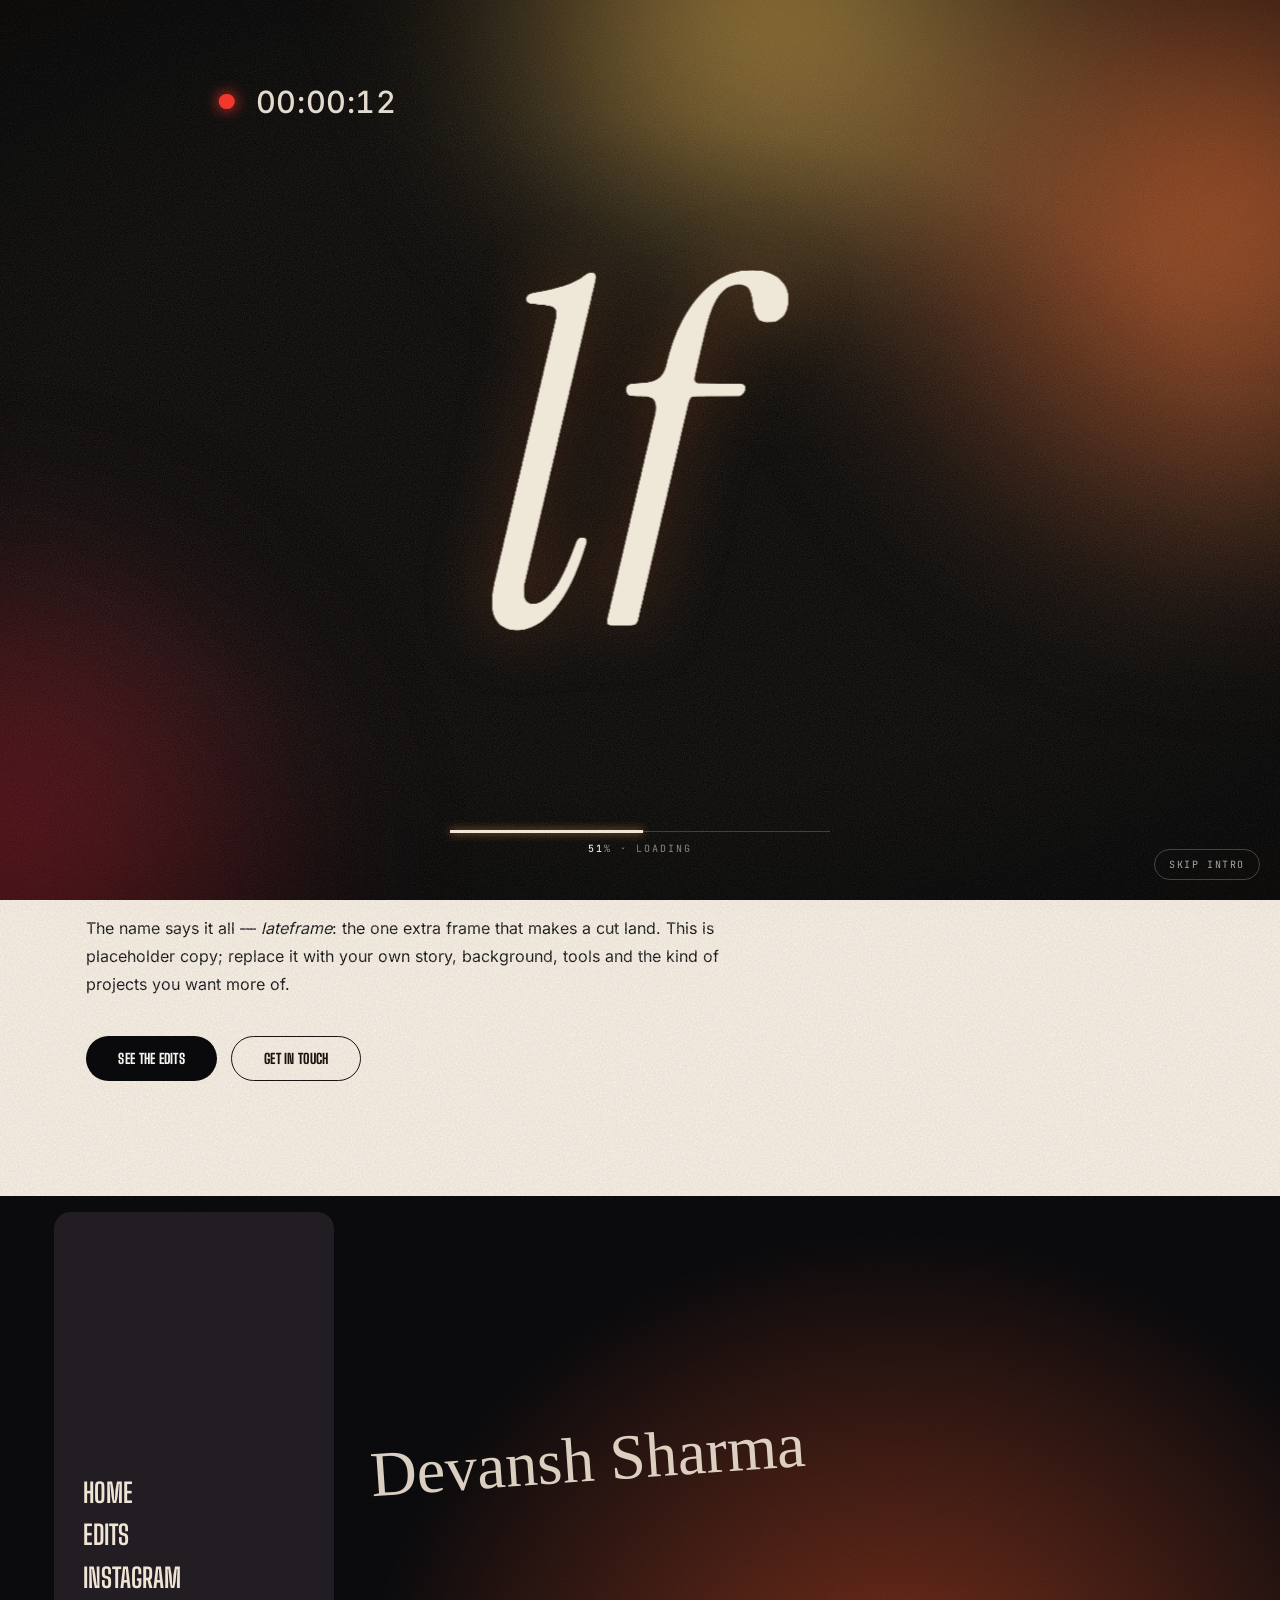
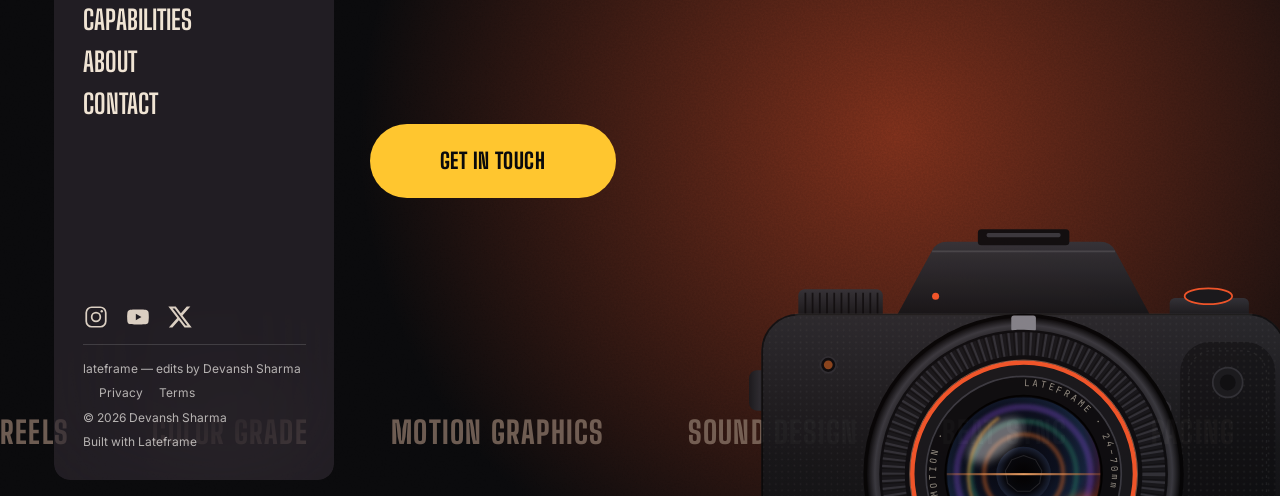
==== commit 2914e879: "Add lf. logo intro/preloader and DSLR hero - Trace the real lf. logo into vector paths (js/brand.js)" ====
--- a/about.html
+++ b/about.html
@@ -10,8 +10,11 @@
   <link rel="preload" href="assets/fonts/big-shoulders-display.woff2" as="font" type="font/woff2" crossorigin>
   <link rel="stylesheet" href="css/fonts.css">
   <link rel="stylesheet" href="css/styles.css">
+  <link rel="stylesheet" href="css/intro.css">
 </head>
 <body data-page="about" data-footer="about">
+<script src="js/brand.js"></script>
+<script src="js/intro.js"></script>
 <div data-chrome="nav"></div>
 <main id="main" tabindex="-1" class="page" data-tone="light">
   <header class="page__hero">
--- a/css/styles.css
+++ b/css/styles.css
@@ -110,19 +110,6 @@
 .btn--bone { background: var(--bone); color: var(--ink-deep); --fill: var(--cta-yellow); }
 .btn--bone:hover span { color: var(--ink); }
 .btn--yellow { background: var(--cta-yellow); color: var(--ink-deep); --fill: var(--accent-soft); padding: clamp(20px, 2.2vw, 32px) clamp(48px, 5.5vw, 80px); font-size: clamp(18px, 1.7vw, 24px); }
-
-/* ==========================================================================
-   Loader
-   ========================================================================== */
-.loader {
-  position: fixed; inset: 0; z-index: 10000; display: grid; place-items: center;
-  background: var(--ink-deep); transition: transform 900ms var(--ease-out), opacity 300ms 700ms;
-}
-.loader.is-done { transform: translateY(-101%); opacity: 0; pointer-events: none; }
-.loader__mark { position: relative; display: flex; flex-direction: column; align-items: center; }
-.loader__mark svg { height: clamp(112px, 12vw, 144px); width: auto; }
-.loader__count { margin-top: 20px; font-family: var(--font-mono); font-size: 12px; letter-spacing: 0.2em; opacity: 0.5; padding-left: 0.2em; }
-html:not(.js) .loader { display: none; }
 
 /* ==========================================================================
    Nav + menu
@@ -229,10 +216,11 @@
 @keyframes marq { to { transform: translateX(-50%); } }
 
 .hero__portrait {
-  position: absolute; left: 50%; bottom: -6%; height: 83%; aspect-ratio: 5 / 6; transform: translateX(-50%);
-  filter: drop-shadow(0 30px 40px rgba(28, 18, 16, 0.35));
-}
-@media (min-width: 900px) { .hero__portrait { height: 98%; } }
+  position: absolute; left: 50%; bottom: 5%; width: min(128vw, 760px); aspect-ratio: 640 / 520; transform: translateX(-50%);
+  filter: drop-shadow(0 34px 40px rgba(28, 18, 16, 0.5));
+}
+@media (min-width: 900px) { .hero__portrait { bottom: -1%; width: min(60vw, 1040px, 128svh); } }
+.hero__portrait svg, .footer__cutout svg { width: 100%; height: 100%; display: block; overflow: visible; }
 .hero__wordmark {
   position: absolute; top: 0; left: 0; right: 0; z-index: 50; display: flex; justify-content: center;
   padding: 28px 24px; transform: scale(calc(1 - var(--wipe, 0) * 0.18)); transform-origin: center bottom;
@@ -459,9 +447,9 @@
 .footer::before { content: ""; position: absolute; inset: 0; background: radial-gradient(60% 80% at 70% 60%, rgba(255, 90, 44, 0.45), transparent 70%), var(--ink-deep); pointer-events: none; }
 .footer::after { content: ""; position: absolute; inset: 0; background: var(--tex-pebble); background-size: 480px; mix-blend-mode: overlay; opacity: 0.22; pointer-events: none; }
 .footer__center { position: relative; z-index: 5; flex: 1; display: flex; align-items: flex-end; padding: 56px 24px 92px; pointer-events: none; }
-@media (min-width: 900px) { .footer__center { position: absolute; inset: 0; align-items: center; justify-content: center; padding: 0 0 0 calc(clamp(280px, 21.5vw, 400px) + var(--page-x) + 1vw); } }
+@media (min-width: 900px) { .footer__center { position: absolute; inset: 0; align-items: center; justify-content: flex-start; padding: 0 0 0 calc(clamp(280px, 21.5vw, 400px) + var(--page-x) + 4vw); } }
 .footer__invite { pointer-events: auto; display: flex; flex-direction: column; align-items: flex-start; opacity: 0; transition: opacity 800ms var(--ease-out); }
-@media (min-width: 900px) { .footer__invite { align-items: center; text-align: center; padding-bottom: 6vh; } }
+@media (min-width: 900px) { .footer__invite { align-items: flex-start; text-align: left; padding-bottom: 8vh; } }
 .footer__invite.is-on { opacity: 1; }
 .footer__sig { font-family: "Brush Script MT", "Segoe Script", cursive; font-size: clamp(34px, 5vw, 72px); color: var(--cream); transform: rotate(-4deg); margin-bottom: 4px; opacity: 0.9; }
 .footer__headline { font-size: clamp(64px, 8vw, 170px); line-height: 0.88; max-width: 62%; text-wrap: balance; }
@@ -470,14 +458,13 @@
 .footer__headline span:nth-child(2) { transition-delay: 150ms; }
 .footer__invite.is-on .footer__headline span { clip-path: polygon(0 -15%, 118% -15%, 100% 115%, 0 115%); }
 .footer__invite .btn { margin-top: clamp(24px, 3.4vw, 48px); }
-.footer__cutout { position: absolute; z-index: 4; right: var(--page-x); bottom: 0; height: 96%; aspect-ratio: 0.76; pointer-events: none; }
-@media (min-width: 900px) { .footer__cutout { z-index: 6; height: 86%; right: calc(var(--page-x) - 1vw); } }
-.footer__cutout svg { width: 100%; height: 100%; }
+.footer__cutout { position: absolute; z-index: 4; right: -26vw; bottom: -9%; width: min(124vw, 600px); opacity: 0.92; aspect-ratio: 640 / 520; pointer-events: none; }
+@media (min-width: 900px) { .footer__cutout { z-index: 6; right: calc(var(--page-x) - 5vw); bottom: -19%; width: min(44vw, 780px); } }
 .footer__panel { position: relative; z-index: 10; order: -1; margin: 12px; width: min(100% - 24px, 420px); border-radius: 16px; overflow: hidden; }
 @media (min-width: 900px) { .footer__panel { position: absolute; order: 0; inset: 16px auto 16px calc(var(--page-x) + 16px); margin: 0; width: clamp(280px, 21.5vw, 400px); } }
 .footer__panel::before { content: ""; position: absolute; inset: 0; background: rgba(68, 59, 70, 0.4); backdrop-filter: blur(54px); -webkit-backdrop-filter: blur(54px); }
 .footer__panel-in { position: relative; height: 100%; display: flex; flex-direction: column; justify-content: space-between; gap: 28px; padding: clamp(18px, 2.2vw, 40px); }
-.footer__logo { display: block; width: 44px; color: rgba(240, 228, 212, 0.75); transition: transform 300ms var(--ease-out); transform-origin: left; }
+.footer__logo { display: block; visibility: hidden; width: 44px; color: rgba(240, 228, 212, 0.75); transition: transform 300ms var(--ease-out); transform-origin: left; }
 .footer__logo:hover { transform: scale(1.1); }
 .footer__nav { display: flex; flex-direction: column; gap: 14px; }
 .footer__nav a { position: relative; display: block; width: fit-content; padding: 6px 0; margin: -6px 0; font-family: var(--font-display); font-weight: 700; text-transform: uppercase; font-size: clamp(26px, 2.1vw, 36px); line-height: 1.05; color: var(--cream); }
@@ -600,3 +587,13 @@
 .cta-row { display: flex; flex-wrap: wrap; gap: 14px; margin: clamp(24px, 3vw, 40px) 0 0; }
 .prose { max-width: 40em; line-height: 1.75; font-size: clamp(16px, 1.25vw, 19px); }
 .prose p + p { margin-top: 1.1em; }
+
+/* DSLR details (the camera is drawn in js/art.js) */
+.cam__glint { transform: translate(calc(var(--lx, 0) * 12px), calc(var(--ly, 0) * 9px)); transition: transform 0.25s var(--ease-out); }
+.cam__ribs { transform-origin: 320px 300px; transform: rotate(calc(var(--lx, 0) * 7deg)); }
+.cam__rec { animation: rec 1.4s steps(2, jump-none) infinite; }
+.cam__streak { animation: streak 7s ease-in-out infinite; }
+@keyframes streak { 0%, 12% { transform: translateX(-190px); opacity: 0; } 30% { opacity: 1; } 60%, 100% { transform: translateX(190px); opacity: 0; } }
+.cam__iris { transform-origin: 320px 300px; animation: iris 18s linear infinite; }
+@keyframes iris { to { transform: rotate(360deg); } }
+@media (prefers-reduced-motion: reduce) { .cam__streak, .cam__iris, .cam__rec { animation: none; } }
--- a/css/intro.css
+++ b/css/intro.css
@@ -0,0 +1,117 @@
+/* ==========================================================================
+   Intro — the "late frame" logo sequence (see js/intro.js)
+   ========================================================================== */
+html.intro-lock, html.intro-lock body { overflow: hidden; }
+
+.intro { position: fixed; inset: 0; z-index: 10000; background: transparent; color: #efe7d8; overflow: hidden; --p: 0; }
+.intro__half { position: absolute; left: 0; right: 0; height: 50.2%; overflow: hidden; background: #050403; will-change: transform; transition: transform 1.05s cubic-bezier(0.76, 0, 0.18, 1); }
+.intro__half--top { top: 0; }
+.intro__half--bot { bottom: 0; transition-delay: 0.05s; }
+.intro__half::after { content: ""; position: absolute; left: 0; right: 0; height: 90px; opacity: 0; transition: opacity 0.3s; pointer-events: none; }
+.intro__half--top::after { bottom: 0; background: linear-gradient(to top, rgba(255, 170, 90, 0.55), transparent); }
+.intro__half--bot::after { top: 0; background: linear-gradient(to bottom, rgba(255, 170, 90, 0.55), transparent); }
+.intro.is-seam .intro__half::after { opacity: 1; }
+.intro.is-exit .intro__half--top { transform: translateY(-101%); }
+.intro.is-exit .intro__half--bot { transform: translateY(101%); }
+.intro__stage { position: absolute; left: 0; width: 100%; height: 100vh; height: 100dvh; overflow: hidden; }
+.intro__half--top .intro__stage { top: 0; }
+.intro__half--bot .intro__stage { bottom: 0; }
+
+/* light bloom — the gradient from the logo artwork */
+.intro__bg { position: absolute; inset: 0; filter: saturate(calc(0.55 + 0.6 * var(--p))) brightness(calc(0.6 + 0.55 * var(--p))); transform-origin: 62% 50%; }
+.orb { position: absolute; border-radius: 50%; filter: blur(70px); opacity: 0; scale: 0.4; mix-blend-mode: screen; will-change: translate, scale, opacity; }
+.orb--amber { width: 62vmax; height: 62vmax; left: 30%; top: -34vmax; background: radial-gradient(circle, #f6b43a 0%, rgba(246, 180, 58, 0) 66%); }
+.orb--orange { width: 74vmax; height: 74vmax; right: -34vmax; top: -22vmax; background: radial-gradient(circle, #f0651f 0%, rgba(240, 101, 31, 0) 66%); }
+.orb--red { width: 64vmax; height: 64vmax; left: -34vmax; bottom: -30vmax; background: radial-gradient(circle, #b01322 0%, rgba(176, 19, 34, 0) 66%); }
+.intro.is-bloom .orb { animation: orb-in 2.8s var(--ease-out) forwards, orb-drift 13s ease-in-out 0.2s infinite alternate; }
+.intro.is-bloom .orb--orange { animation-delay: 0.15s, 0.2s; }
+.intro.is-bloom .orb--red { animation-delay: 0.35s, 0.2s; }
+@keyframes orb-in { to { opacity: 0.95; scale: 1; } }
+@keyframes orb-drift { from { translate: 0 0; } to { translate: 4vmax -3vmax; } }
+.intro.is-hit .intro__bg { animation: hit-pulse 1s var(--ease-out); }
+@keyframes hit-pulse { 0% { transform: scale(1.18); filter: saturate(1.5) brightness(1.5); } 100% { transform: scale(1); } }
+
+.intro__grain {
+  position: absolute; inset: -30%; opacity: 0.13; pointer-events: none; animation: grain 0.7s steps(7) infinite; transition: opacity 0.6s;
+  background-image: url("data:image/svg+xml,%3Csvg xmlns='http://www.w3.org/2000/svg' width='220' height='220'%3E%3Cfilter id='n'%3E%3CfeTurbulence type='fractalNoise' baseFrequency='.85' numOctaves='2' stitchTiles='stitch'/%3E%3CfeColorMatrix values='0 0 0 0 1 0 0 0 0 1 0 0 0 0 1 0 0 0 .95 0'/%3E%3C/filter%3E%3Crect width='100%25' height='100%25' filter='url(%23n)'/%3E%3C/svg%3E");
+}
+.intro.is-hit .intro__grain { opacity: 0.3; }
+@keyframes grain { 0% { translate: 0 0; } 14% { translate: -3% 2%; } 28% { translate: 2% -4%; } 42% { translate: -4% -1%; } 57% { translate: 3% 3%; } 71% { translate: -1% 4%; } 85% { translate: 4% -2%; } 100% { translate: 0 0; } }
+.intro__vignette { position: absolute; inset: 0; pointer-events: none; background: radial-gradient(120% 95% at 50% 50%, transparent 38%, rgba(0, 0, 0, 0.78) 100%); }
+
+/* logo lockup: timecode + lf. */
+.intro__lockup { --h: clamp(190px, 40vh, 420px); position: absolute; left: 50%; top: 50%; translate: -50% -50%; }
+.intro__logo { position: relative; height: var(--h); }
+.intro__logo svg { height: 100%; width: auto; display: block; overflow: visible; color: #efe7d8; filter: drop-shadow(0 0 34px rgba(255, 120, 40, 0.28)); }
+.intro__logo path { transform-box: fill-box; transform-origin: 50% 50%; opacity: 0; }
+.intro__logo .lf-l, .intro__logo .lf-f { clip-path: inset(100% 0 0 0); }
+.intro.is-l .lf-l { animation: rise 1.25s cubic-bezier(0.55, 0, 0.15, 1) forwards; }
+.intro.is-f .lf-f { animation: rise 1.25s cubic-bezier(0.55, 0, 0.15, 1) forwards; }
+@keyframes rise {
+  0% { opacity: 0; clip-path: inset(100% 0 0 0); filter: blur(12px); transform: translateY(5%); }
+  18% { opacity: 1; }
+  100% { opacity: 1; clip-path: inset(-3% -3% -3% -3%); filter: blur(0); transform: none; }
+}
+/* the period isn't here yet — only its outline waits */
+.intro__logo .lf-ghost { fill: none; stroke: currentColor; stroke-width: 5; stroke-dasharray: 12 14; }
+.intro.is-wait .lf-ghost { animation: ghost 1.6s ease-in-out infinite; }
+.intro.is-hit .lf-ghost { animation: none; opacity: 0; }
+@keyframes ghost { 0%, 100% { opacity: 0.1; } 50% { opacity: 0.5; } }
+.intro.is-hit .lf-dot { animation: slam 0.7s cubic-bezier(0.2, 0.9, 0.15, 1) forwards; }
+@keyframes slam {
+  0% { opacity: 0; transform: scale(4.2); filter: blur(18px); }
+  45% { opacity: 1; transform: scale(0.86); filter: blur(0); }
+  68% { transform: scale(1.14); }
+  100% { opacity: 1; transform: none; filter: blur(0); }
+}
+.intro__ring { position: absolute; left: 84.5%; top: 93.5%; width: 0; height: 0; border-radius: 50%; border: 2px solid rgba(255, 190, 120, 0.9); translate: -50% -50%; opacity: 0; pointer-events: none; }
+.intro.is-hit .intro__ring { animation: ring 1.1s 0.28s cubic-bezier(0.1, 0.7, 0.2, 1) forwards; }
+.intro.is-hit .intro__ring--2 { animation-delay: 0.42s; }
+@keyframes ring { 0% { width: 0; height: 0; opacity: 0.9; } 100% { width: 130vmin; height: 130vmin; opacity: 0; } }
+.intro.is-hit .intro__stage { animation: shake 0.5s 0.28s steps(1) both; }
+@keyframes shake { 0% { translate: 0 0; } 12% { translate: -7px 4px; } 25% { translate: 6px -5px; } 40% { translate: -4px -3px; } 55% { translate: 3px 4px; } 70% { translate: -2px 1px; } 85% { translate: 1px -1px; } 100% { translate: 0 0; } }
+.intro__flash { position: absolute; inset: 0; background: #fff; opacity: 0; pointer-events: none; mix-blend-mode: soft-light; }
+.intro.is-hit .intro__flash { animation: flash 0.7s 0.26s ease-out forwards; }
+@keyframes flash { 0% { opacity: 0; } 10% { opacity: 1; } 100% { opacity: 0; } }
+
+.intro__tc { position: absolute; left: -92%; top: -52%; display: flex; align-items: center; gap: 0.7em; font-family: var(--font-body); font-size: calc(var(--h) * 0.085); font-variant-numeric: tabular-nums; letter-spacing: 0.02em; color: #efe7d8; opacity: 0; transition: opacity 0.8s 0.4s; white-space: nowrap; }
+.intro.is-bloom .intro__tc { opacity: 0.95; }
+.intro__tc b { font-weight: 500; }
+.intro__rec { width: 0.5em; height: 0.5em; border-radius: 50%; background: #ff3b2f; box-shadow: 0 0 14px 2px rgba(255, 59, 47, 0.7); animation: rec 1s steps(2, jump-none) infinite; }
+.intro.is-hit .intro__rec { animation: none; background: #efe7d8; box-shadow: none; }
+
+.intro__bar { position: absolute; left: 50%; bottom: max(28px, 5vh); translate: -50% 0; width: min(380px, 66vw); display: grid; gap: 10px; justify-items: center; font-family: var(--font-mono); font-size: 10px; letter-spacing: 0.2em; text-transform: uppercase; color: rgba(239, 231, 216, 0.55); opacity: 0; transition: opacity 0.8s 0.6s; }
+.intro.is-bloom .intro__bar { opacity: 1; }
+.intro.is-hit .intro__bar { opacity: 0; transition: opacity 0.4s; }
+.intro__track { width: 100%; height: 1px; background: rgba(239, 231, 216, 0.22); position: relative; }
+.intro__track i { position: absolute; inset: -1px auto -1px 0; width: 100%; background: #efe7d8; transform-origin: 0 50%; transform: scaleX(var(--p)); box-shadow: 0 0 12px rgba(255, 150, 70, 0.8); }
+.intro__bar b { font-weight: 500; color: #efe7d8; }
+
+.intro__seam { position: absolute; left: 0; right: 0; top: 50%; height: 2px; margin-top: -1px; background: #fff3e0; box-shadow: 0 0 30px 10px rgba(255, 150, 70, 0.85), 0 0 90px 30px rgba(255, 90, 44, 0.45); transform: scaleX(0); opacity: 1; transition: transform 0.3s var(--ease-out); pointer-events: none; }
+.intro.is-seam .intro__seam { transform: scaleX(1); }
+.intro.is-exit .intro__seam { opacity: 0; transition: opacity 0.7s 0.15s; }
+.intro__skip { position: absolute; right: 20px; bottom: 20px; padding: 8px 14px; border-radius: 999px; border: 1px solid rgba(239, 231, 216, 0.25); font-family: var(--font-mono); font-size: 10px; letter-spacing: 0.16em; text-transform: uppercase; color: rgba(239, 231, 216, 0.7); opacity: 0; pointer-events: none; transition: opacity 0.5s, background 0.3s; z-index: 5; }
+.intro__skip.is-on { opacity: 1; pointer-events: auto; }
+.intro__skip:hover { background: rgba(255, 255, 255, 0.1); }
+.intro.is-hit .intro__skip { opacity: 0; pointer-events: none; }
+
+@media (max-width: 899px) {
+  .intro__lockup { --h: clamp(170px, 34vh, 340px); }
+  .intro__tc { left: -24%; top: -34%; font-size: calc(var(--h) * 0.075); }
+}
+@media (prefers-reduced-motion: reduce) {
+  .intro__half { transition: opacity 0.6s; }
+  .intro.is-exit .intro__half { transform: none; opacity: 0; }
+  .intro .orb { animation: orb-in 0.8s forwards !important; }
+  .intro .lf-l, .intro .lf-f { animation: none !important; opacity: 1; clip-path: none; }
+  .intro.is-hit .lf-dot { animation: none; opacity: 1; }
+  .intro .intro__stage, .intro .intro__flash, .intro .intro__ring, .intro .intro__grain { animation: none !important; }
+}
+
+/* page entrance once the shutters open */
+.hero__portrait { transition: scale 1.8s var(--ease-out), opacity 1.2s, filter 1.6s var(--ease-out); }
+html.js:not(.intro-done) .hero__portrait { scale: 1.2; opacity: 0; filter: blur(18px); }
+.hero__words { transition: opacity 1.4s 0.2s; }
+html.js:not(.intro-done) .hero__words { opacity: 0; }
+.hero__wordmark, .hero__copy { transition: opacity 1s 0.5s; }
+html.js:not(.intro-done) .hero__wordmark, html.js:not(.intro-done) .hero__copy { opacity: 0; }
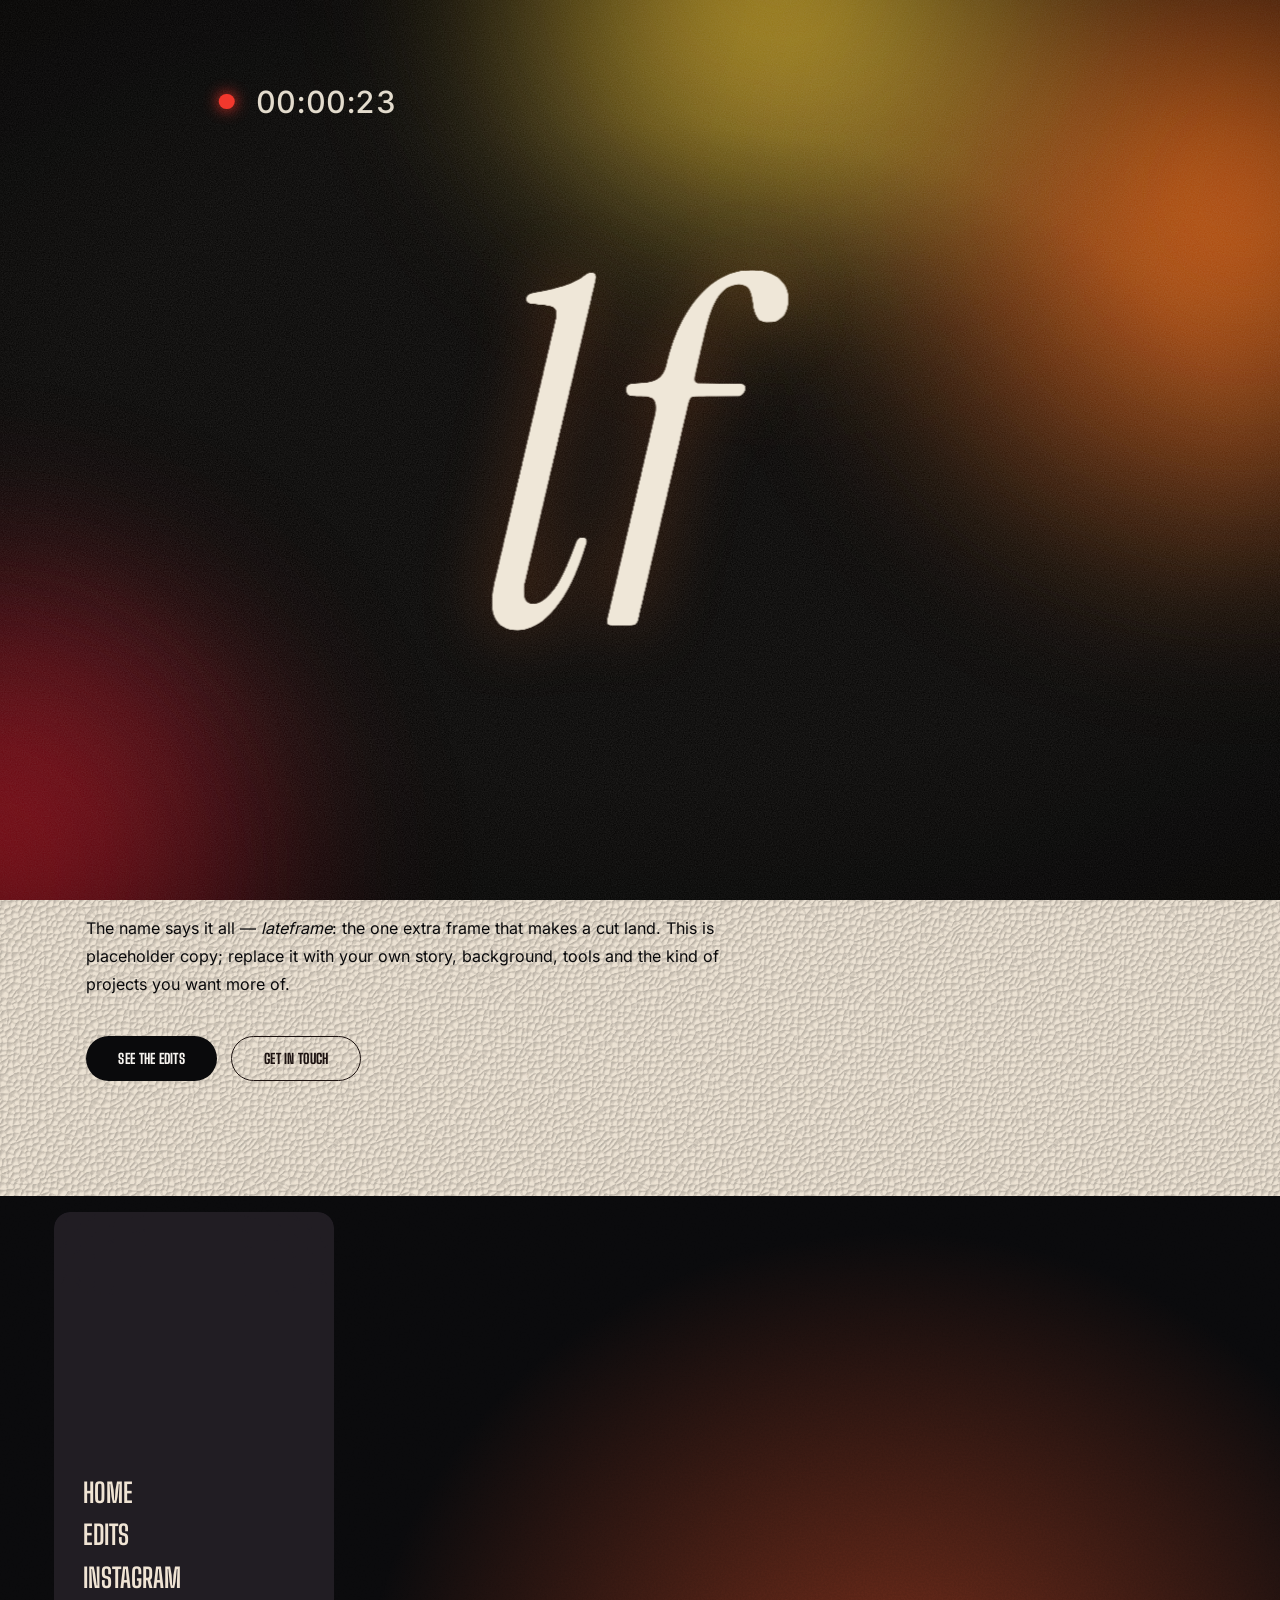
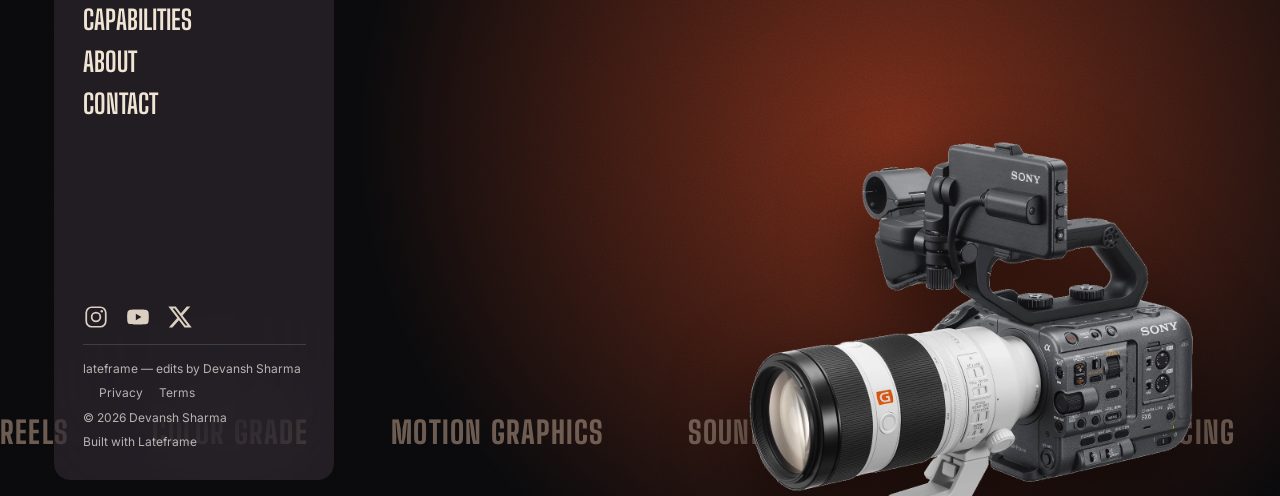
==== commit 71d7d9a5: "Camera hero: monitor becomes the main screen on scroll; pebbled white bg; simpler intro - New hero f" ====
--- a/about.html
+++ b/about.html
@@ -31,7 +31,6 @@
   </div>
 </main>
 <div data-chrome="footer"></div>
-<script src="js/art.js"></script>
 <script src="js/chrome.js"></script>
 </body>
 </html>
--- a/css/styles.css
+++ b/css/styles.css
@@ -27,6 +27,7 @@
 
   --tex-grass: url("../assets/textures/grass.svg");
   --tex-pebble: url("../assets/textures/pebble.svg");
+  --tex-leather: url("../assets/textures/leather.jpg");
 }
 
 *,
@@ -185,58 +186,13 @@
 }
 
 /* ==========================================================================
-   Home — stage (hero → signature moments)
+   Home — stage (selected edits timeline)
    ========================================================================== */
 .stage { position: relative; height: calc(70vh * var(--n, 4)); background: var(--ink-deep); }
 @media (min-width: 900px) { .stage { height: calc(130vh * var(--n, 4)); } }
 .pin { position: sticky; top: 0; height: 100vh; height: 100svh; overflow: clip; }
 
-/* hero */
-.hero-clip {
-  position: absolute; inset: 0; z-index: 40; pointer-events: none;
-  clip-path: polygon(0% 0%, 100% 0%, 100% calc(100% - var(--wipe, 0) * 180%), 0% calc(100% - var(--wipe, 0) * 120%));
-  will-change: clip-path;
-}
-.hero { position: absolute; inset: 0; overflow: hidden; color: var(--ink); background: linear-gradient(#efe7dc, #e2d5c3); }
-.hero__scale { position: absolute; inset: 0; transform: scale(calc(1 - var(--wipe, 0) * 0.18)); transform-origin: center bottom; will-change: transform; }
-.hero__light {
-  position: absolute; inset: 0; pointer-events: none; mix-blend-mode: soft-light;
-  background: radial-gradient(60% 50% at 70% 10%, #fff, transparent 70%), radial-gradient(40% 40% at 10% 90%, rgba(255, 90, 44, 0.6), transparent 70%);
-}
-.hero__words { position: absolute; inset: 0; display: flex; flex-direction: column; justify-content: center; gap: 0; overflow: hidden; }
-.marq { overflow: hidden; }
-.marq__track { display: flex; width: max-content; animation: marq 60s linear infinite; }
-.marq__track--rev { animation-direction: reverse; animation-duration: 75s; }
-.marq__track span {
-  font-family: var(--font-display); font-weight: 900; text-transform: uppercase; white-space: nowrap;
-  font-size: clamp(120px, 26vw, 440px); line-height: 0.82; letter-spacing: -0.03em; padding-right: 0.25em;
-  color: rgba(28, 18, 16, 0.09);
-}
-.marq__track--rev span { color: transparent; -webkit-text-stroke: 2px rgba(28, 18, 16, 0.14); }
-@keyframes marq { to { transform: translateX(-50%); } }
-
-.hero__portrait {
-  position: absolute; left: 50%; bottom: 5%; width: min(128vw, 760px); aspect-ratio: 640 / 520; transform: translateX(-50%);
-  filter: drop-shadow(0 34px 40px rgba(28, 18, 16, 0.5));
-}
-@media (min-width: 900px) { .hero__portrait { bottom: -1%; width: min(60vw, 1040px, 128svh); } }
-.hero__portrait svg, .footer__cutout svg { width: 100%; height: 100%; display: block; overflow: visible; }
-.hero__wordmark {
-  position: absolute; top: 0; left: 0; right: 0; z-index: 50; display: flex; justify-content: center;
-  padding: 28px 24px; transform: scale(calc(1 - var(--wipe, 0) * 0.18)); transform-origin: center bottom;
-  font-family: var(--font-display); font-weight: 900; text-transform: uppercase; letter-spacing: 0.04em; font-size: 18px; color: var(--logo-color-hero, var(--ink));
-}
-@media (min-width: 900px) { .hero__wordmark { padding-top: 36px; font-size: 22px; } }
-.hero__copy { position: absolute; inset: 0; z-index: 20; pointer-events: none; }
-.hero__phone { position: absolute; left: 24px; right: 24px; top: 13svh; font-size: 12px; line-height: 1.35; max-width: 27ch; }
-.hero__col { position: absolute; bottom: 0; top: 0; width: min(21ch, 22vw); display: none; font-size: clamp(13px, 1.05vw, 17px); line-height: 1.35; }
-.hero__col--l { left: calc(var(--page-x) + 3rem); }
-.hero__col--r { right: calc(var(--page-x) + 3rem); }
-.hero__col p { position: absolute; bottom: 9%; left: 0; right: 0; }
-.hero__col--l .card-wrap { position: absolute; bottom: calc(9% + 7.6em); left: 0; width: clamp(96px, 8vw, 130px); aspect-ratio: 9 / 16; perspective: 1500px; pointer-events: auto; cursor: pointer; }
-@media (min-width: 1100px) and (orientation: landscape) { .hero__col { display: block; } .hero__phone { display: none; } }
-
-/* trading card (shared by hero + moments) */
+/* trading card (floating reel cards) */
 .tcard {
   position: relative; width: 100%; height: 100%; border-radius: 4%;
   transform: translateZ(var(--tz, 0)) rotateX(var(--rx, 0deg)) rotateY(var(--ry, 0deg)) scale(var(--scale, 1));
@@ -299,7 +255,7 @@
 .reel__caption { margin-top: 20px; width: max(100%, 226px); text-align: center; transform: translateY(calc(var(--hover, 0) * 24px)); transition: transform 0.25s; }
 .reel__caption .label { font-size: max(13px, 1vw); }
 .reel__caption .label-sm { margin-top: 8px; color: var(--taupe); opacity: 0.8; font-size: max(11px, 0.78vw); }
-@media (prefers-reduced-motion: reduce) { .reel__card, .marq__track, .partner-marq__row { animation: none !important; } }
+@media (prefers-reduced-motion: reduce) { .reel__card, .partner-marq__row { animation: none !important; } }
 
 /* card modal */
 .modal { position: fixed; inset: 0; z-index: 9000; display: grid; place-items: center; background: rgba(8, 6, 14, 0.82); backdrop-filter: blur(14px); opacity: 0; visibility: hidden; transition: opacity 400ms, visibility 400ms; }
@@ -345,7 +301,7 @@
   position: absolute; inset: 0; background: var(--sand); color: var(--ink-deep); display: flex; flex-direction: column;
   padding: 88px 24px 40px; overflow: hidden;
 }
-.foundation::before { content: ""; position: absolute; inset: 0; pointer-events: none; background: var(--tex-pebble); background-size: 480px; mix-blend-mode: screen; opacity: 0.7; }
+.foundation::before { content: ""; position: absolute; inset: 0; pointer-events: none; background: var(--tex-leather); background-size: 360px; mix-blend-mode: multiply; opacity: 0.4; }
 @media (min-width: 900px) { .foundation { padding: 96px calc(var(--page-x) + 3rem) clamp(32px, 5vw, 80px); } }
 .foundation > * { position: relative; }
 .foundation h2 { color: var(--accent-deep); font-size: clamp(40px, 7vw, 140px); line-height: 0.9; max-width: 14em; }
@@ -417,7 +373,7 @@
    Make a play
    ========================================================================== */
 .play { position: relative; z-index: 10; background: var(--sand); color: var(--ink-deep); overflow-x: clip; padding: clamp(48px, 8vw, 120px) 0 clamp(48px, 7vw, 100px); }
-.play::before { content: ""; position: absolute; inset: 0; background: var(--tex-pebble); background-size: 480px; mix-blend-mode: screen; opacity: 0.6; pointer-events: none; }
+.play::before { content: ""; position: absolute; inset: 0; background: var(--tex-leather); background-size: 360px; mix-blend-mode: multiply; opacity: 0.4; pointer-events: none; }
 .play h2 { position: relative; z-index: 2; text-align: center; color: var(--accent-deep); font-size: clamp(32px, 9.5vw, 150px); line-height: 0.9; letter-spacing: -0.015em; padding: 0 16px; pointer-events: none; }
 .play h2 span { display: block; white-space: nowrap; }
 .play__rail { position: relative; z-index: 10; margin-top: calc(clamp(32px, 9.5vw, 150px) * -0.27); cursor: grab; touch-action: pan-y; }
@@ -458,8 +414,9 @@
 .footer__headline span:nth-child(2) { transition-delay: 150ms; }
 .footer__invite.is-on .footer__headline span { clip-path: polygon(0 -15%, 118% -15%, 100% 115%, 0 115%); }
 .footer__invite .btn { margin-top: clamp(24px, 3.4vw, 48px); }
-.footer__cutout { position: absolute; z-index: 4; right: -26vw; bottom: -9%; width: min(124vw, 600px); opacity: 0.92; aspect-ratio: 640 / 520; pointer-events: none; }
-@media (min-width: 900px) { .footer__cutout { z-index: 6; right: calc(var(--page-x) - 5vw); bottom: -19%; width: min(44vw, 780px); } }
+.footer__cutout { position: absolute; z-index: 4; right: -24vw; bottom: -6%; width: min(120vw, 620px); aspect-ratio: 1600 / 1408; pointer-events: none; }
+.footer__cutout img { width: 100%; height: auto; display: block; filter: drop-shadow(0 30px 40px rgba(0, 0, 0, 0.5)); }
+@media (min-width: 900px) { .footer__cutout { z-index: 6; right: calc(var(--page-x) - 4vw); bottom: -12%; width: min(50vw, 880px); } }
 .footer__panel { position: relative; z-index: 10; order: -1; margin: 12px; width: min(100% - 24px, 420px); border-radius: 16px; overflow: hidden; }
 @media (min-width: 900px) { .footer__panel { position: absolute; order: 0; inset: 16px auto 16px calc(var(--page-x) + 16px); margin: 0; width: clamp(280px, 21.5vw, 400px); } }
 .footer__panel::before { content: ""; position: absolute; inset: 0; background: rgba(68, 59, 70, 0.4); backdrop-filter: blur(54px); -webkit-backdrop-filter: blur(54px); }
@@ -502,7 +459,7 @@
    Inner pages
    ========================================================================== */
 .page { position: relative; background: var(--sand); color: var(--ink-deep); min-height: 100svh; }
-.page::before { content: ""; position: absolute; inset: 0; background: var(--tex-pebble); background-size: 480px; mix-blend-mode: screen; opacity: 0.7; pointer-events: none; }
+.page::before { content: ""; position: absolute; inset: 0; background: var(--tex-leather); background-size: 360px; mix-blend-mode: multiply; opacity: 0.4; pointer-events: none; }
 .page__hero { position: relative; padding: clamp(140px, 22vw, 260px) var(--page-x) clamp(40px, 6vw, 96px); padding-inline: max(24px, calc(var(--page-x) + 3rem)); overflow: hidden; }
 .page__hero > * { position: relative; }
 .page__eyebrow { font-family: var(--font-mono); font-size: 12px; letter-spacing: 0.16em; text-transform: uppercase; color: var(--accent); margin-bottom: 18px; }
@@ -535,10 +492,7 @@
   transition: background 300ms, scale 300ms var(--ease-out);
 }
 .tcard__play svg { width: 55%; height: 55%; margin-left: 8%; }
-.reel__card:hover .tcard__play, .card-wrap:hover .tcard__play { background: var(--accent); scale: 1.12; }
-.card-wrap .tcard__num { font-size: clamp(16px, 1.8vw, 26px); }
-.card-wrap .tcard__play { width: 24px; }
-.card-wrap .ph::after { font-size: 11px; }
+.reel__card:hover .tcard__play { background: var(--accent); scale: 1.12; }
 
 .yards__five b {
   font-family: var(--font-mono); font-weight: 400; font-size: clamp(12px, 1.35vw, 22px); letter-spacing: 0.14em; opacity: 0.32;
@@ -587,13 +541,3 @@
 .cta-row { display: flex; flex-wrap: wrap; gap: 14px; margin: clamp(24px, 3vw, 40px) 0 0; }
 .prose { max-width: 40em; line-height: 1.75; font-size: clamp(16px, 1.25vw, 19px); }
 .prose p + p { margin-top: 1.1em; }
-
-/* DSLR details (the camera is drawn in js/art.js) */
-.cam__glint { transform: translate(calc(var(--lx, 0) * 12px), calc(var(--ly, 0) * 9px)); transition: transform 0.25s var(--ease-out); }
-.cam__ribs { transform-origin: 320px 300px; transform: rotate(calc(var(--lx, 0) * 7deg)); }
-.cam__rec { animation: rec 1.4s steps(2, jump-none) infinite; }
-.cam__streak { animation: streak 7s ease-in-out infinite; }
-@keyframes streak { 0%, 12% { transform: translateX(-190px); opacity: 0; } 30% { opacity: 1; } 60%, 100% { transform: translateX(190px); opacity: 0; } }
-.cam__iris { transform-origin: 320px 300px; animation: iris 18s linear infinite; }
-@keyframes iris { to { transform: rotate(360deg); } }
-@media (prefers-reduced-motion: reduce) { .cam__streak, .cam__iris, .cam__rec { animation: none; } }
--- a/css/intro.css
+++ b/css/intro.css
@@ -80,21 +80,9 @@
 .intro__rec { width: 0.5em; height: 0.5em; border-radius: 50%; background: #ff3b2f; box-shadow: 0 0 14px 2px rgba(255, 59, 47, 0.7); animation: rec 1s steps(2, jump-none) infinite; }
 .intro.is-hit .intro__rec { animation: none; background: #efe7d8; box-shadow: none; }
 
-.intro__bar { position: absolute; left: 50%; bottom: max(28px, 5vh); translate: -50% 0; width: min(380px, 66vw); display: grid; gap: 10px; justify-items: center; font-family: var(--font-mono); font-size: 10px; letter-spacing: 0.2em; text-transform: uppercase; color: rgba(239, 231, 216, 0.55); opacity: 0; transition: opacity 0.8s 0.6s; }
-.intro.is-bloom .intro__bar { opacity: 1; }
-.intro.is-hit .intro__bar { opacity: 0; transition: opacity 0.4s; }
-.intro__track { width: 100%; height: 1px; background: rgba(239, 231, 216, 0.22); position: relative; }
-.intro__track i { position: absolute; inset: -1px auto -1px 0; width: 100%; background: #efe7d8; transform-origin: 0 50%; transform: scaleX(var(--p)); box-shadow: 0 0 12px rgba(255, 150, 70, 0.8); }
-.intro__bar b { font-weight: 500; color: #efe7d8; }
-
 .intro__seam { position: absolute; left: 0; right: 0; top: 50%; height: 2px; margin-top: -1px; background: #fff3e0; box-shadow: 0 0 30px 10px rgba(255, 150, 70, 0.85), 0 0 90px 30px rgba(255, 90, 44, 0.45); transform: scaleX(0); opacity: 1; transition: transform 0.3s var(--ease-out); pointer-events: none; }
 .intro.is-seam .intro__seam { transform: scaleX(1); }
 .intro.is-exit .intro__seam { opacity: 0; transition: opacity 0.7s 0.15s; }
-.intro__skip { position: absolute; right: 20px; bottom: 20px; padding: 8px 14px; border-radius: 999px; border: 1px solid rgba(239, 231, 216, 0.25); font-family: var(--font-mono); font-size: 10px; letter-spacing: 0.16em; text-transform: uppercase; color: rgba(239, 231, 216, 0.7); opacity: 0; pointer-events: none; transition: opacity 0.5s, background 0.3s; z-index: 5; }
-.intro__skip.is-on { opacity: 1; pointer-events: auto; }
-.intro__skip:hover { background: rgba(255, 255, 255, 0.1); }
-.intro.is-hit .intro__skip { opacity: 0; pointer-events: none; }
-
 @media (max-width: 899px) {
   .intro__lockup { --h: clamp(170px, 34vh, 340px); }
   .intro__tc { left: -24%; top: -34%; font-size: calc(var(--h) * 0.075); }
@@ -107,11 +95,3 @@
   .intro.is-hit .lf-dot { animation: none; opacity: 1; }
   .intro .intro__stage, .intro .intro__flash, .intro .intro__ring, .intro .intro__grain { animation: none !important; }
 }
-
-/* page entrance once the shutters open */
-.hero__portrait { transition: scale 1.8s var(--ease-out), opacity 1.2s, filter 1.6s var(--ease-out); }
-html.js:not(.intro-done) .hero__portrait { scale: 1.2; opacity: 0; filter: blur(18px); }
-.hero__words { transition: opacity 1.4s 0.2s; }
-html.js:not(.intro-done) .hero__words { opacity: 0; }
-.hero__wordmark, .hero__copy { transition: opacity 1s 0.5s; }
-html.js:not(.intro-done) .hero__wordmark, html.js:not(.intro-done) .hero__copy { opacity: 0; }
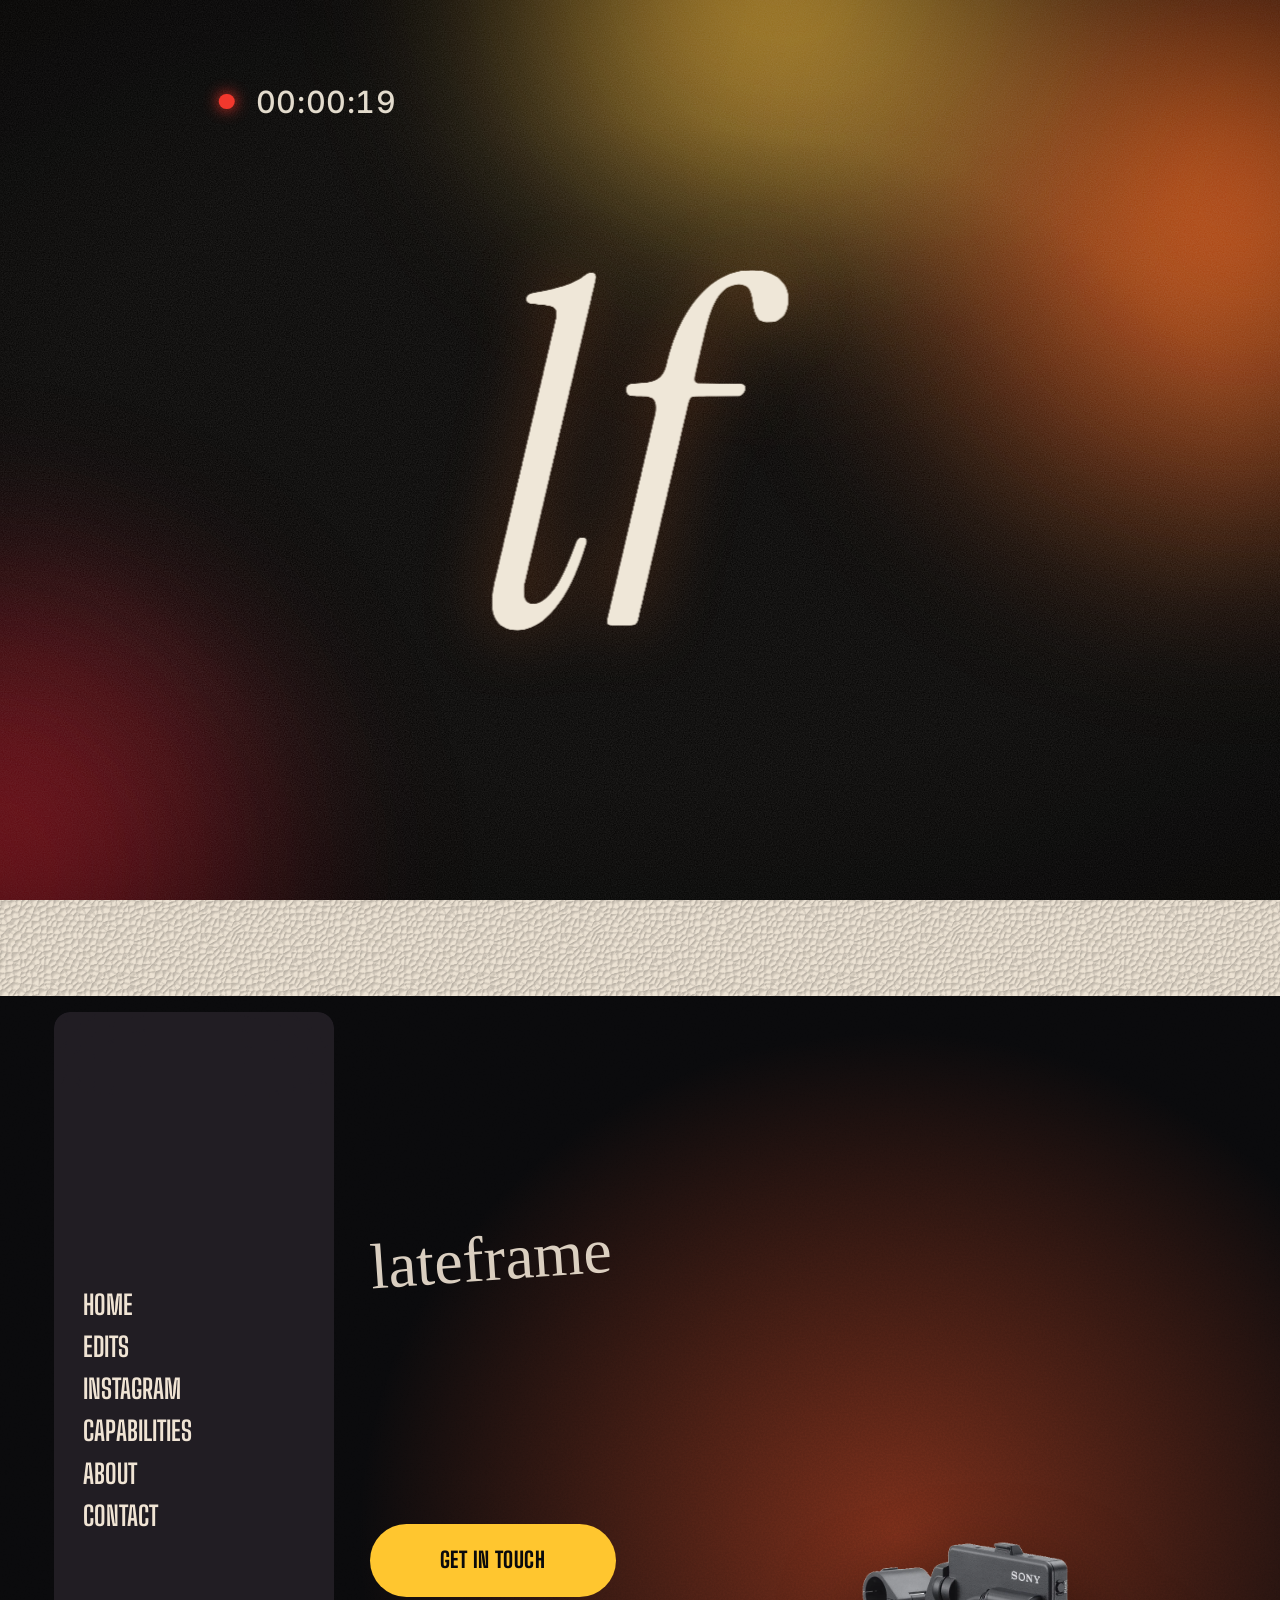
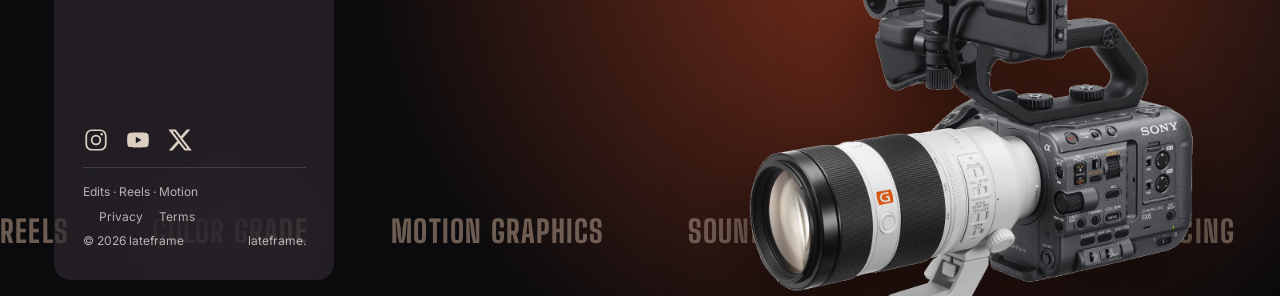
==== commit 84cb8117: "Hold the camera still, add playable controls, wordmark behind, drop the name - Camera no longer swin" ====
--- a/about.html
+++ b/about.html
@@ -4,7 +4,7 @@
   <meta charset="utf-8">
   <meta name="viewport" content="width=device-width, initial-scale=1">
   <title>About — lateframe</title>
-  <meta name="description" content="About Devansh Sharma, video editor.">
+  <meta name="description" content="About lateframe — video edits, reels and motion.">
   <meta name="theme-color" content="#0A0A0C">
   <link rel="icon" href="assets/favicon.svg" type="image/svg+xml">
   <link rel="preload" href="assets/fonts/big-shoulders-display.woff2" as="font" type="font/woff2" crossorigin>
@@ -19,12 +19,12 @@
 <main id="main" tabindex="-1" class="page" data-tone="light">
   <header class="page__hero">
     <p class="page__eyebrow">About</p>
-    <h1 class="display">Devansh Sharma</h1>
-    <p class="page__lede">Video editor behind lateframe — cutting reels, color and sound, one frame at a time.</p>
+    <h1 class="display">About</h1>
+    <p class="page__lede">lateframe is a video editing studio — cutting reels, color and sound, one frame at a time.</p>
   </header>
   <div class="page__body">
     <div class="prose">
-      <p>Devansh Sharma is a video editor who turns raw footage into edits people actually finish watching. The work lives mostly on Instagram: reels built around rhythm, color and sound.</p>
+      <p>lateframe turns raw footage into edits people actually finish watching. The work lives mostly on Instagram: reels built around rhythm, color and sound.</p>
       <p>The name says it all — <em>lateframe</em>: the one extra frame that makes a cut land. This is placeholder copy; replace it with your own story, background, tools and the kind of projects you want more of.</p>
     </div>
     <div class="cta-row"><a class="btn" href="edits.html"><span>See the edits</span></a><a class="btn btn--bone" style="background:transparent;border:1px solid var(--accent-deep);color:var(--accent-deep)" href="contact.html"><span>Get in touch</span></a></div>
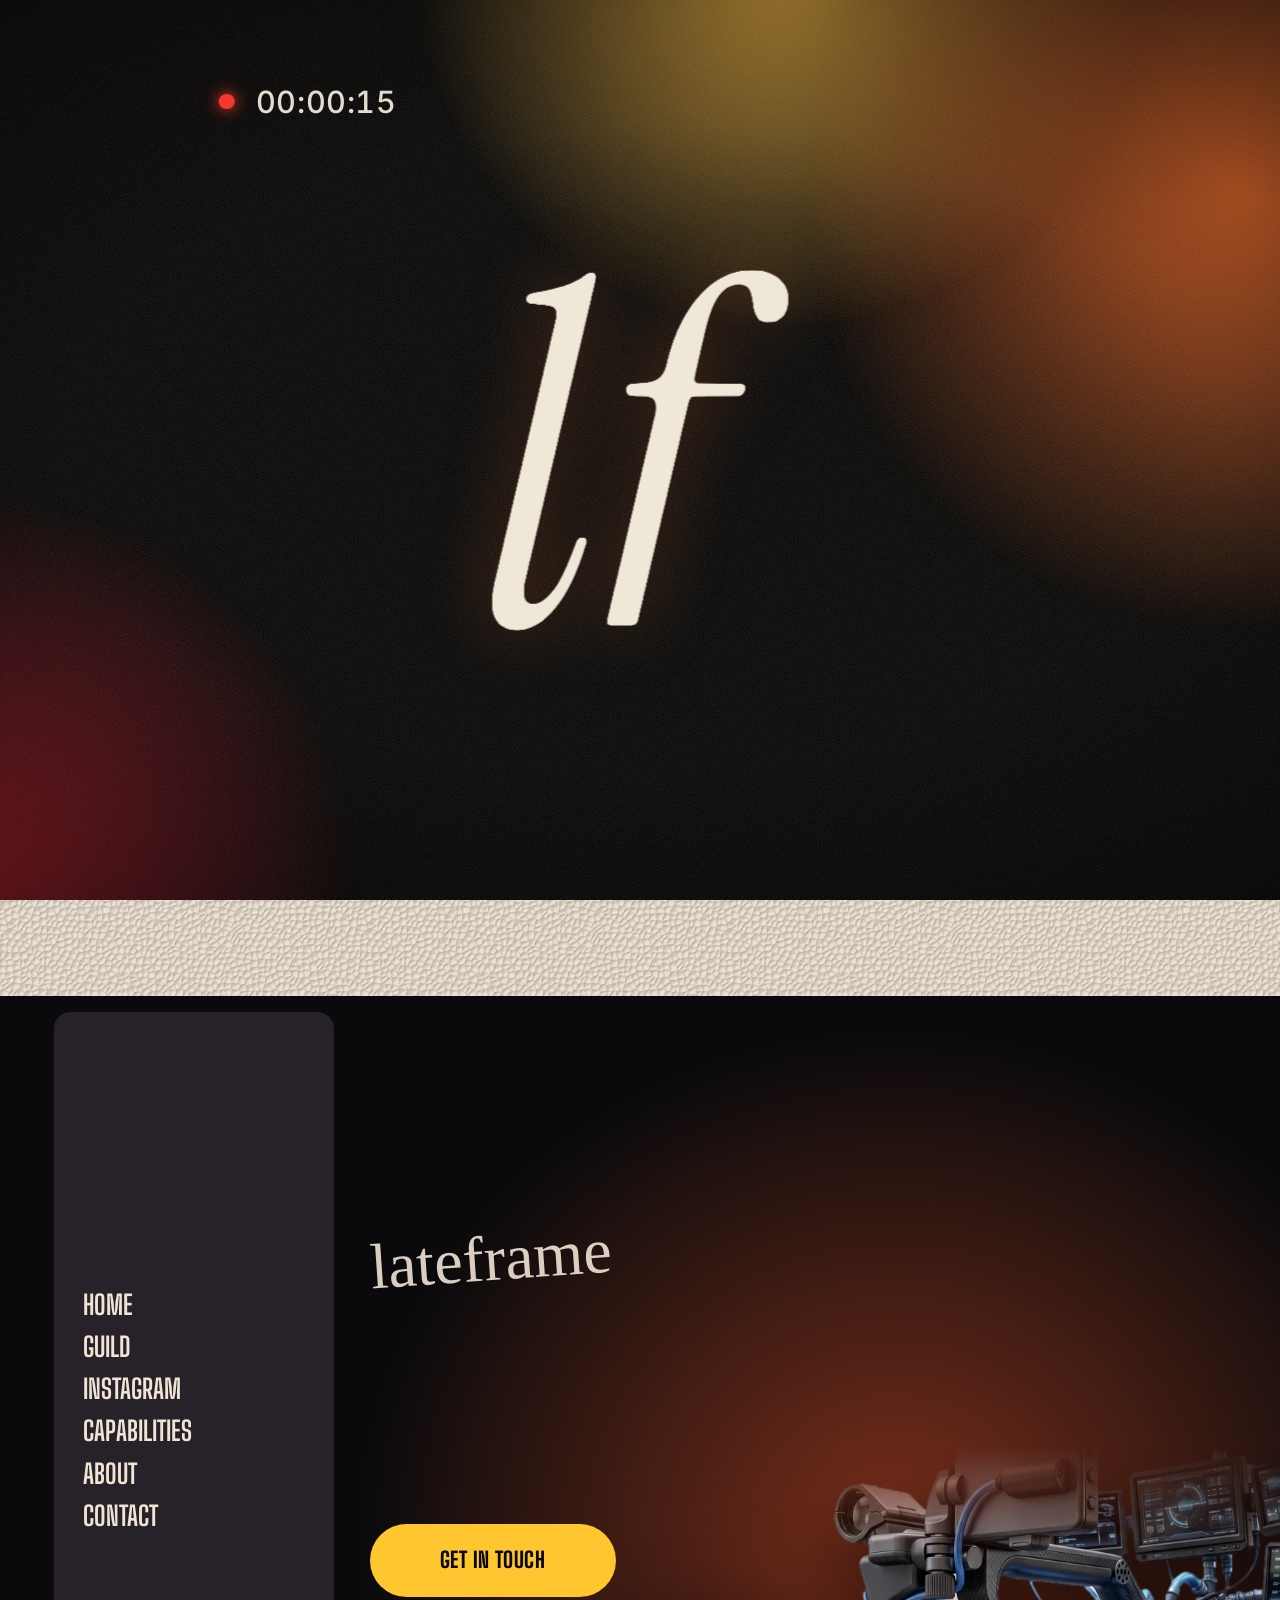
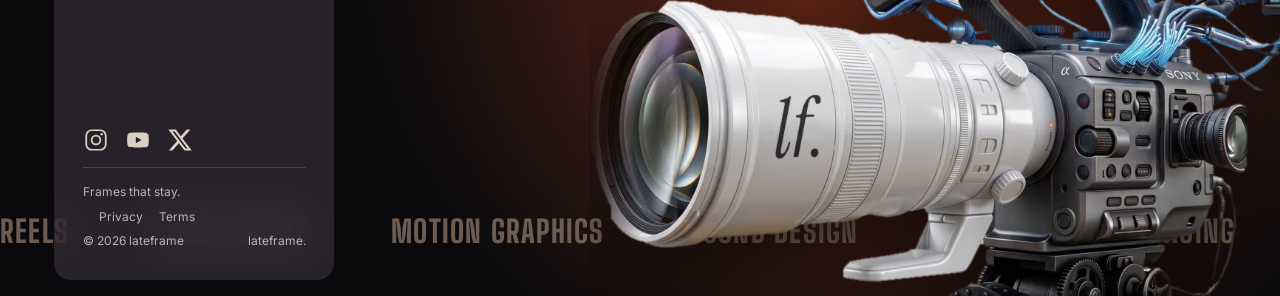
==== commit 085a7cc1: "Guild page + home Guild card, contact cards, Privacy/Terms copy, page transitions - replace Edits pa" ====
--- a/about.html
+++ b/about.html
@@ -11,6 +11,7 @@
   <link rel="stylesheet" href="css/fonts.css">
   <link rel="stylesheet" href="css/styles.css">
   <link rel="stylesheet" href="css/intro.css">
+  <script>document.documentElement.classList.add("js")</script>
 </head>
 <body data-page="about" data-footer="about">
 <script src="js/brand.js"></script>
@@ -27,7 +28,7 @@
       <p>lateframe turns raw footage into edits people actually finish watching. The work lives mostly on Instagram: reels built around rhythm, color and sound.</p>
       <p>The name says it all — <em>lateframe</em>: the one extra frame that makes a cut land. This is placeholder copy; replace it with your own story, background, tools and the kind of projects you want more of.</p>
     </div>
-    <div class="cta-row"><a class="btn" href="edits.html"><span>See the edits</span></a><a class="btn btn--bone" style="background:transparent;border:1px solid var(--accent-deep);color:var(--accent-deep)" href="contact.html"><span>Get in touch</span></a></div>
+    <div class="cta-row"><a class="btn" href="guild.html"><span>Meet the guild</span></a><a class="btn btn--bone" style="background:transparent;border:1px solid var(--accent-deep);color:var(--accent-deep)" href="contact.html"><span>Get in touch</span></a></div>
   </div>
 </main>
 <div data-chrome="footer"></div>
--- a/css/styles.css
+++ b/css/styles.css
@@ -28,6 +28,7 @@
   --tex-grass: url("../assets/textures/grass.svg");
   --tex-pebble: url("../assets/textures/pebble.svg");
   --tex-leather: url("../assets/textures/leather.jpg");
+  --tex-sand: url("../assets/textures/leather-sand.jpg");
 }
 
 *,
@@ -197,7 +198,7 @@
   position: relative; width: 100%; height: 100%; border-radius: 4%;
   transform: translateZ(var(--tz, 0)) rotateX(var(--rx, 0deg)) rotateY(var(--ry, 0deg)) scale(var(--scale, 1));
   transition: transform 0.2s var(--ease-out);
-  filter: drop-shadow(0 calc(8px + 26px * var(--hover, 0)) calc(16px + 34px * var(--hover, 0)) rgba(0, 0, 0, calc(0.28 + 0.32 * var(--hover, 0))));
+  box-shadow: 0 calc(10px + 24px * var(--hover, 0)) calc(24px + 30px * var(--hover, 0)) rgba(0, 0, 0, calc(0.3 + 0.25 * var(--hover, 0)));
   will-change: transform;
 }
 .tcard__face { position: absolute; inset: 0; border-radius: 4%; overflow: hidden; }
@@ -206,15 +207,16 @@
   box-shadow: inset 0 0 0 1px rgba(255, 255, 255, calc(0.5 * var(--hover, 0))), inset 0 0 calc(18px * var(--hover, 0)) rgba(255, 255, 255, calc(0.18 * var(--hover, 0)));
 }
 .tcard__sheen {
-  position: absolute; inset: 0; pointer-events: none; mix-blend-mode: screen;
+  display: none; position: absolute; inset: 0; pointer-events: none; mix-blend-mode: screen;
   background: linear-gradient(102deg, transparent 36%, rgba(255, 255, 255, 0.28) 46%, rgba(255, 255, 255, 0.62) 50%, rgba(255, 255, 255, 0.28) 54%, transparent 64%);
   background-size: 260% 100%; background-position-x: calc(var(--mxf, 0.5) * 100%); opacity: calc(0.85 * var(--hover, 0)); transition: opacity 0.25s;
 }
 .tcard__holo {
-  position: absolute; inset: 0; pointer-events: none; mix-blend-mode: color-dodge;
+  display: none; position: absolute; inset: 0; pointer-events: none; mix-blend-mode: color-dodge;
   background: linear-gradient(115deg, rgba(120, 90, 255, 0.16) 0%, rgba(255, 120, 200, 0) 38%, rgba(255, 180, 90, 0) 62%, rgba(90, 200, 255, 0.16) 100%);
   opacity: calc(0.7 * var(--hover, 0)); transition: opacity 0.3s;
 }
+.tcard.is-hover .tcard__sheen, .is-hover > .tcard .tcard__sheen, .is-hover .tcard__holo, .tcard.is-hover .tcard__holo { display: block; }
 .tcard .ph::after { font-size: clamp(13px, 1.7vw, 26px); }
 .tcard__num {
   position: absolute; top: 6%; left: 9%; font-family: var(--font-display); font-weight: 900; font-size: clamp(26px, 4vw, 64px); line-height: 1; color: rgba(255, 255, 255, 0.92);
@@ -223,20 +225,17 @@
 /* signature moments */
 .moments { position: absolute; inset: 0; background: var(--ink-deep); isolation: isolate; overflow: hidden; }
 .moments__headline {
-  position: absolute; inset: 0 0 auto 0; z-index: 5; text-align: center; white-space: nowrap; pointer-events: none;
+  position: absolute; inset: 0 0 auto 0; z-index: 17; text-align: center; white-space: nowrap; pointer-events: none;
   font-size: 13vw; line-height: 0.83; letter-spacing: -0.03em; padding-top: 4svh;
   color: transparent; -webkit-background-clip: text; background-clip: text;
-  background-image: var(--tex-grass), linear-gradient(to bottom, var(--accent) 49%, transparent 100%);
-  background-blend-mode: soft-light, normal; background-size: 170px, 100% 100%; background-repeat: repeat, no-repeat;
-}
-@media (max-width: 899px) { .moments__headline { font-size: 20vw; padding-top: 11svh; z-index: 30; background-image: var(--tex-grass), linear-gradient(color-mix(in oklab, var(--accent) 60%, var(--bone)), color-mix(in oklab, var(--accent) 60%, var(--bone))); } }
-.moments__grass { position: absolute; inset: 0; z-index: 8; pointer-events: none; background: var(--tex-grass) repeat; background-size: 170px; mix-blend-mode: multiply; }
-.moments__light { position: absolute; inset: 0; z-index: 25; pointer-events: none; mix-blend-mode: soft-light; opacity: calc(var(--wipe, 1) * 0.55); background: radial-gradient(60% 70% at 50% 0%, #fff, transparent 70%); }
-.yards {
+  background-image: linear-gradient(to bottom, var(--accent) 49%, transparent 100%);
+}
+@media (max-width: 899px) { .moments__headline { font-size: 20vw; padding-top: 11svh; z-index: 30; background-image: linear-gradient(color-mix(in oklab, var(--accent) 60%, var(--bone)), color-mix(in oklab, var(--accent) 60%, var(--bone))); } }
+.moments__grass, .yards {
   position: absolute; top: 0; left: 0; height: 100%; z-index: 15; display: flex; align-items: center; justify-content: space-between;
   padding: 0 2vw; pointer-events: none; will-change: transform;
-  -webkit-mask-image: linear-gradient(to bottom, transparent 0%, rgba(0, 0, 0, 0.4) 50%, #000 100%); mask-image: linear-gradient(to bottom, transparent 0%, rgba(0, 0, 0, 0.4) 50%, #000 100%);
-}
+}
+.moments::after { content: ""; position: absolute; inset: 0; z-index: 16; pointer-events: none; background: linear-gradient(to bottom, var(--ink-deep) 0%, rgba(10, 10, 12, 0.55) 45%, rgba(10, 10, 12, 0) 100%); }
 .yards__hash { display: flex; height: 100%; width: 0; flex-direction: column; align-items: center; justify-content: space-between; flex-shrink: 0; }
 .yards__hash i { display: block; width: 1px; height: 2.5svh; background: var(--bone); opacity: 0.18; }
 .yards__line { height: 100%; width: 1px; flex-shrink: 0; background: var(--bone); opacity: 0.1; }
@@ -275,7 +274,7 @@
    ========================================================================== */
 .quote { position: relative; height: 236vh; background: var(--ink-deep); }
 .quote__pin { position: sticky; top: 0; height: 100svh; overflow: hidden; background: var(--accent-fog); isolation: isolate; }
-.quote__pin::before { content: ""; position: absolute; inset: 0; z-index: 1; background: var(--tex-grass) repeat; background-size: 170px; mix-blend-mode: multiply; }
+.quote__pin::before { content: none; }
 .quote__pin::after { content: ""; position: absolute; inset: 0; z-index: 1; background: radial-gradient(70% 60% at 50% 40%, transparent, rgba(11, 10, 15, 0.55)); }
 .quote__text { position: absolute; inset: 0; z-index: 10; display: grid; place-content: center; text-align: center; padding: 0 16px; }
 .quote__mark { display: block; font-size: clamp(90px, 11vw, 200px); line-height: 0.6; height: 0.5em; margin: 0 auto clamp(12px, 2vw, 32px); color: var(--accent-soft); }
@@ -301,7 +300,7 @@
   position: absolute; inset: 0; background: var(--sand); color: var(--ink-deep); display: flex; flex-direction: column;
   padding: 88px 24px 40px; overflow: hidden;
 }
-.foundation::before { content: ""; position: absolute; inset: 0; pointer-events: none; background: var(--tex-leather); background-size: 360px; mix-blend-mode: multiply; opacity: 0.4; }
+.foundation::before { content: ""; position: absolute; inset: 0; pointer-events: none; background: var(--tex-sand); background-size: 360px; }
 @media (min-width: 900px) { .foundation { padding: 96px calc(var(--page-x) + 3rem) clamp(32px, 5vw, 80px); } }
 .foundation > * { position: relative; }
 .foundation h2 { color: var(--accent-deep); font-size: clamp(40px, 7vw, 140px); line-height: 0.9; max-width: 14em; }
@@ -329,11 +328,11 @@
   will-change: clip-path;
 }
 .pstage__bg { position: absolute; inset: 0; transform: translate3d(0, var(--p-settle, 0vh), 0) scale(var(--p-scale, 1)); transform-origin: bottom center; }
-.pstage__tex { position: absolute; inset: 0; background: var(--tex-pebble); background-size: 480px; mix-blend-mode: multiply; opacity: 0.6; pointer-events: none; }
+.pstage__tex { display: none; }
 .pstage__headline { position: absolute; inset: 0 0 auto 0; display: flex; justify-content: center; overflow: hidden; -webkit-mask-image: linear-gradient(to bottom, #000 62%, transparent 96%); mask-image: linear-gradient(to bottom, #000 62%, transparent 96%); }
 .pstage__headline h2 {
   font-size: clamp(100px, 24vw, 420px); line-height: 0.85; padding-top: 7svh; white-space: nowrap; color: transparent; -webkit-background-clip: text; background-clip: text;
-  background-image: var(--tex-pebble), linear-gradient(var(--accent), var(--accent)); background-blend-mode: multiply, normal; background-size: 480px, 100%;
+  background-image: linear-gradient(var(--accent), var(--accent));
 }
 .pstage__body { position: absolute; inset: 0; z-index: 2; transform: translate3d(0, var(--p-settle, 0vh), 0) scale(var(--p-scale, 1)); transform-origin: bottom center; }
 .pslide { position: absolute; inset: 0; opacity: 0; transition: opacity 700ms var(--ease-out); pointer-events: none; }
@@ -373,7 +372,7 @@
    Make a play
    ========================================================================== */
 .play { position: relative; z-index: 10; background: var(--sand); color: var(--ink-deep); overflow-x: clip; padding: clamp(48px, 8vw, 120px) 0 clamp(48px, 7vw, 100px); }
-.play::before { content: ""; position: absolute; inset: 0; background: var(--tex-leather); background-size: 360px; mix-blend-mode: multiply; opacity: 0.4; pointer-events: none; }
+.play::before { content: ""; position: absolute; inset: 0; background: var(--tex-sand); background-size: 360px; pointer-events: none; }
 .play h2 { position: relative; z-index: 2; text-align: center; color: var(--accent-deep); font-size: clamp(32px, 9.5vw, 150px); line-height: 0.9; letter-spacing: -0.015em; padding: 0 16px; pointer-events: none; }
 .play h2 span { display: block; white-space: nowrap; }
 .play__rail { position: relative; z-index: 10; margin-top: calc(clamp(32px, 9.5vw, 150px) * -0.27); cursor: grab; touch-action: pan-y; }
@@ -401,7 +400,6 @@
 .footer { position: relative; z-index: 20; display: flex; flex-direction: column; overflow: hidden; background: var(--ink-deep); color: var(--bone); --foot-h: 100svh; }
 @media (min-width: 900px) { .footer { display: block; height: max(var(--foot-h), 680px); } }
 .footer::before { content: ""; position: absolute; inset: 0; background: radial-gradient(60% 80% at 70% 60%, rgba(255, 90, 44, 0.45), transparent 70%), var(--ink-deep); pointer-events: none; }
-.footer::after { content: ""; position: absolute; inset: 0; background: var(--tex-pebble); background-size: 480px; mix-blend-mode: overlay; opacity: 0.22; pointer-events: none; }
 .footer__center { position: relative; z-index: 5; flex: 1; display: flex; align-items: flex-end; padding: 56px 24px 92px; pointer-events: none; }
 @media (min-width: 900px) { .footer__center { position: absolute; inset: 0; align-items: center; justify-content: flex-start; padding: 0 0 0 calc(clamp(280px, 21.5vw, 400px) + var(--page-x) + 4vw); } }
 .footer__invite { pointer-events: auto; display: flex; flex-direction: column; align-items: flex-start; opacity: 0; transition: opacity 800ms var(--ease-out); }
@@ -414,12 +412,12 @@
 .footer__headline span:nth-child(2) { transition-delay: 150ms; }
 .footer__invite.is-on .footer__headline span { clip-path: polygon(0 -15%, 118% -15%, 100% 115%, 0 115%); }
 .footer__invite .btn { margin-top: clamp(24px, 3.4vw, 48px); }
-.footer__cutout { position: absolute; z-index: 4; right: -24vw; bottom: -6%; width: min(120vw, 620px); aspect-ratio: 1600 / 1408; pointer-events: none; }
-.footer__cutout img { width: 100%; height: auto; display: block; filter: drop-shadow(0 30px 40px rgba(0, 0, 0, 0.5)); }
-@media (min-width: 900px) { .footer__cutout { z-index: 6; right: calc(var(--page-x) - 4vw); bottom: -12%; width: min(50vw, 880px); } }
+.footer__cutout { position: absolute; z-index: 4; right: -44vw; bottom: 0; width: 142vw; aspect-ratio: 1039 / 607; pointer-events: none; }
+.footer__cutout img { width: 100%; height: 100%; display: block; -webkit-mask-image: linear-gradient(to bottom, transparent 0, #000 24%); mask-image: linear-gradient(to bottom, transparent 0, #000 24%); filter: drop-shadow(0 24px 40px rgba(0, 0, 0, 0.55)); }
+@media (min-width: 900px) { .footer__cutout { right: -6vw; width: min(60vw, 1180px); } }
 .footer__panel { position: relative; z-index: 10; order: -1; margin: 12px; width: min(100% - 24px, 420px); border-radius: 16px; overflow: hidden; }
 @media (min-width: 900px) { .footer__panel { position: absolute; order: 0; inset: 16px auto 16px calc(var(--page-x) + 16px); margin: 0; width: clamp(280px, 21.5vw, 400px); } }
-.footer__panel::before { content: ""; position: absolute; inset: 0; background: rgba(68, 59, 70, 0.4); backdrop-filter: blur(54px); -webkit-backdrop-filter: blur(54px); }
+.footer__panel::before { content: ""; position: absolute; inset: 0; background: rgba(58, 50, 60, 0.62); backdrop-filter: blur(22px); -webkit-backdrop-filter: blur(22px); }
 .footer__panel-in { position: relative; height: 100%; display: flex; flex-direction: column; justify-content: space-between; gap: 28px; padding: clamp(18px, 2.2vw, 40px); }
 .footer__logo { display: block; visibility: hidden; width: 44px; color: rgba(240, 228, 212, 0.75); transition: transform 300ms var(--ease-out); transform-origin: left; }
 .footer__logo:hover { transform: scale(1.1); }
@@ -440,7 +438,7 @@
 .footer__marq .partner-marq__row span { color: color-mix(in srgb, var(--accent-fog) 40%, var(--taupe) 60%); opacity: 0.8; }
 
 /* sound toggle + cursor */
-.sound { position: fixed; z-index: 40; right: calc(var(--page-x) + 1.5rem); bottom: 24px; width: 40px; height: 40px; border-radius: 50%; display: grid; place-items: center; border: 1px solid rgba(255, 255, 255, 0.15); background: rgba(0, 0, 0, 0.25); backdrop-filter: blur(10px); transition: background 300ms; }
+.sound { position: fixed; z-index: 40; right: calc(var(--page-x) + 1.5rem); bottom: 24px; width: 40px; height: 40px; border-radius: 50%; display: grid; place-items: center; border: 1px solid rgba(255, 255, 255, 0.15); background: rgba(20, 18, 18, 0.55); transition: background 300ms; }
 .sound:hover { background: rgba(0, 0, 0, 0.4); }
 .sound__bars { display: flex; align-items: flex-end; gap: 2.5px; height: 14px; }
 .sound__bars i { width: 2px; border-radius: 99px; background: currentColor; height: 4px; opacity: 0.5; }
@@ -459,13 +457,13 @@
    Inner pages
    ========================================================================== */
 .page { position: relative; background: var(--sand); color: var(--ink-deep); min-height: 100svh; }
-.page::before { content: ""; position: absolute; inset: 0; background: var(--tex-leather); background-size: 360px; mix-blend-mode: multiply; opacity: 0.4; pointer-events: none; }
+.page::before { content: ""; position: absolute; inset: 0; background: var(--tex-sand); background-size: 360px; pointer-events: none; }
 .page__hero { position: relative; padding: clamp(140px, 22vw, 260px) var(--page-x) clamp(40px, 6vw, 96px); padding-inline: max(24px, calc(var(--page-x) + 3rem)); overflow: hidden; }
 .page__hero > * { position: relative; }
 .page__eyebrow { font-family: var(--font-mono); font-size: 12px; letter-spacing: 0.16em; text-transform: uppercase; color: var(--accent); margin-bottom: 18px; }
 .page__hero h1 { font-size: clamp(64px, 15vw, 260px); color: var(--accent-deep); }
 .page__lede { margin-top: clamp(20px, 3vw, 40px); max-width: 34em; font-size: clamp(16px, 1.4vw, 20px); line-height: 1.6; }
-.page__body { padding: 0 max(24px, calc(var(--page-x) + 3rem)) clamp(64px, 9vw, 140px); }
+.page__body { position: relative; padding: 0 max(24px, calc(var(--page-x) + 3rem)) clamp(64px, 9vw, 140px); }
 .grid { display: grid; gap: clamp(16px, 2vw, 28px); grid-template-columns: repeat(auto-fill, minmax(min(100%, 260px), 1fr)); }
 .gcard { position: relative; aspect-ratio: 3 / 4; overflow: hidden; background: var(--ink); color: var(--bone); border-radius: 4px; transition: transform 500ms var(--ease-out); }
 .gcard:hover { transform: translateY(-6px); }
@@ -488,7 +486,7 @@
    ========================================================================== */
 .tcard__play {
   position: absolute; right: 8%; top: 6%; width: clamp(26px, 2.6vw, 40px); aspect-ratio: 1; border-radius: 50%;
-  display: grid; place-items: center; color: #fff; background: rgba(0, 0, 0, 0.35); backdrop-filter: blur(6px);
+  display: grid; place-items: center; color: #fff; background: rgba(0, 0, 0, 0.5);
   transition: background 300ms, scale 300ms var(--ease-out);
 }
 .tcard__play svg { width: 55%; height: 55%; margin-left: 8%; }
@@ -522,7 +520,7 @@
 .modal__video[hidden] { display: none; }
 .modal__link { margin-top: 18px; }
 .gcard--reel { aspect-ratio: 9 / 16; }
-.gcard__play { position: absolute; z-index: 2; right: 14px; top: 14px; width: 34px; aspect-ratio: 1; border-radius: 50%; display: grid; place-items: center; color: #fff; background: rgba(0, 0, 0, 0.35); backdrop-filter: blur(6px); transition: background 300ms; }
+.gcard__play { position: absolute; z-index: 2; right: 14px; top: 14px; width: 34px; aspect-ratio: 1; border-radius: 50%; display: grid; place-items: center; color: #fff; background: rgba(0, 0, 0, 0.5); transition: background 300ms; }
 .gcard:hover .gcard__play { background: var(--accent); }
 .gcard__play svg { width: 55%; margin-left: 8%; }
 .gcard--post { aspect-ratio: 4 / 5; }
@@ -541,3 +539,102 @@
 .cta-row { display: flex; flex-wrap: wrap; gap: 14px; margin: clamp(24px, 3vw, 40px) 0 0; }
 .prose { max-width: 40em; line-height: 1.75; font-size: clamp(16px, 1.25vw, 19px); }
 .prose p + p { margin-top: 1.1em; }
+
+/* ---- perf: nothing animates off-screen ---- */
+.is-off, .is-off *, .is-off *::before, .is-off *::after { animation-play-state: paused !important; }
+
+/* desktop shows the accordion tiles; the snap carousel is phone-only */
+@media (min-width: 900px) { .foundation .rail { display: none !important; } }
+
+/* ==========================================================================
+   Guild · contact · legal · page motion
+   ========================================================================== */
+.btn--ghost { background: transparent; border: 1px solid var(--accent-deep); color: var(--accent-deep); --fill: var(--accent-deep); }
+.btn--ghost:hover span, .btn--ghost:focus-visible span { color: var(--bone); }
+
+/* portrait: a monogram that a real photo covers once the file exists */
+.av { position: relative; flex: none; display: block; overflow: hidden; aspect-ratio: 1; border-radius: 50%; background: radial-gradient(120% 90% at 20% 0%, #ff8a4c 0%, #d4521a 45%, #3a1d14 100%); color: #f4ecdd; }
+.av b { position: absolute; inset: 0; display: grid; place-items: center; font: 800 1em / 1 var(--font-display); letter-spacing: 0.02em; }
+.av img { position: absolute; inset: 0; width: 100%; height: 100%; object-fit: cover; }
+.av--sm { width: clamp(46px, 4vw, 64px); font-size: clamp(18px, 1.6vw, 26px); }
+.av--lg { width: 100%; aspect-ratio: 4 / 5; border-radius: 6px; font-size: clamp(64px, 9vw, 120px); }
+.av--xl { width: 100%; aspect-ratio: 4 / 5; border-radius: 6px; font-size: clamp(110px, 17vw, 260px); }
+
+/* Guild page */
+.gfeat { display: grid; gap: clamp(28px, 4vw, 72px); align-items: center; grid-template-columns: minmax(0, 5fr) minmax(0, 6fr); padding-bottom: clamp(48px, 7vw, 120px); }
+.gfeat__pic { position: relative; max-width: 560px; }
+.gfeat__pic .av { box-shadow: 0 30px 60px -32px rgba(28, 18, 16, 0.6); }
+.gfeat__tag { position: absolute; left: 14px; top: 14px; padding: 8px 12px; border-radius: 999px; background: rgba(10, 10, 12, 0.72); color: var(--bone); font: 500 11px var(--font-mono); letter-spacing: 0.14em; text-transform: uppercase; }
+.gfeat__eyebrow { display: flex; align-items: center; gap: 12px; font: 500 12px var(--font-mono); letter-spacing: 0.16em; text-transform: uppercase; color: var(--accent); }
+.gfeat__eyebrow i { width: 28px; height: 1.5px; background: var(--accent); }
+.gfeat__name { margin-top: 18px; font-size: clamp(64px, 11vw, 190px); color: var(--accent-deep); }
+.gfeat__bio { margin-top: clamp(20px, 2.4vw, 34px); max-width: 32em; font-size: clamp(16px, 1.3vw, 20px); line-height: 1.65; }
+.gm__tags { display: flex; flex-wrap: wrap; gap: 8px; margin-top: 20px; }
+.gm__tags li { padding: 7px 13px; border-radius: 999px; border: 1px solid rgba(28, 18, 16, 0.3); font: 500 11px var(--font-mono); letter-spacing: 0.12em; text-transform: uppercase; }
+.gmgrid { display: grid; gap: clamp(20px, 2.4vw, 36px); grid-template-columns: repeat(auto-fill, minmax(min(100%, 260px), 1fr)); padding-bottom: clamp(48px, 7vw, 120px); }
+.gm__n { margin-top: 16px; font: 500 12px var(--font-mono); letter-spacing: 0.14em; color: var(--accent); }
+.gm__name { margin-top: 6px; font-size: clamp(34px, 3.4vw, 54px); color: var(--accent-deep); }
+.gm__role { margin-top: 8px; font: 500 12px var(--font-mono); letter-spacing: 0.12em; text-transform: uppercase; opacity: 0.7; }
+.gm__bio { margin-top: 12px; line-height: 1.6; font-size: 15px; }
+.gopen { border-top: 2px solid var(--accent-deep); padding-top: clamp(20px, 3vw, 40px); }
+.gopen__head { display: grid; gap: 12px; grid-template-columns: minmax(0, 1fr); margin-bottom: clamp(12px, 2vw, 28px); }
+@media (min-width: 900px) { .gopen__head { grid-template-columns: 1fr 1fr; align-items: end; } }
+.gopen__head h2 { font-size: clamp(44px, 6vw, 96px); color: var(--accent-deep); }
+.gopen__head p { max-width: 28em; line-height: 1.6; }
+.gopen__list a { display: grid; grid-template-columns: 3em 1fr auto; align-items: baseline; gap: 12px; padding: clamp(16px, 2vw, 26px) 0; border-top: 1px dashed rgba(28, 18, 16, 0.35); transition: padding 0.4s var(--ease-out), color 0.3s; }
+.gopen__list li:last-child a { border-bottom: 1px dashed rgba(28, 18, 16, 0.35); }
+.gopen__n { font: 500 12px var(--font-mono); letter-spacing: 0.12em; color: var(--accent); }
+.gopen__r { font: 800 clamp(26px, 3vw, 48px) / 1 var(--font-display); text-transform: uppercase; }
+.gopen__a { font: 500 12px var(--font-mono); letter-spacing: 0.14em; text-transform: uppercase; }
+.gopen__a em { display: inline-block; font-style: normal; transition: transform 0.3s var(--ease-out); }
+.gopen__list a:hover { padding-left: 14px; color: var(--accent); }
+.gopen__list a:hover .gopen__a em { transform: translateX(5px); }
+@media (max-width: 899px) { .gfeat { grid-template-columns: minmax(0, 1fr); } .gfeat__pic { max-width: 420px; } }
+
+/* Contact */
+.ccards { display: grid; gap: clamp(14px, 1.6vw, 22px); grid-template-columns: repeat(auto-fit, minmax(min(100%, 250px), 1fr)); max-width: 1100px; }
+.ccard { position: relative; display: grid; align-content: space-between; gap: 34px; min-height: 210px; padding: clamp(20px, 2vw, 28px); border-radius: 18px; background: rgba(255, 255, 255, 0.62); border: 1px solid rgba(28, 18, 16, 0.14); color: var(--accent-deep); transition: transform 0.45s var(--ease-out), background 0.3s, color 0.3s, box-shadow 0.45s var(--ease-out); }
+.ccard:hover, .ccard:focus-visible { transform: translateY(-6px); background: var(--accent-deep); color: var(--bone); box-shadow: 0 26px 46px -26px rgba(28, 18, 16, 0.6); }
+.ccard svg { width: 30px; height: 30px; }
+.ccard__k { font: 500 11px var(--font-mono); letter-spacing: 0.16em; text-transform: uppercase; opacity: 0.65; }
+.ccard__v { margin-top: 8px; font: 800 clamp(20px, 1.8vw, 28px) / 1.05 var(--font-display); text-transform: uppercase; overflow-wrap: anywhere; }
+.ccard__go { position: absolute; right: 20px; top: 20px; font-size: 20px; color: var(--accent); transition: transform 0.3s var(--ease-out); }
+.ccard:hover .ccard__go { transform: translate(4px, -4px); }
+.ccard--wa { background: var(--accent); color: #fff; border-color: transparent; }
+.ccard--wa .ccard__go { color: #fff; }
+.ccard--wa:hover { background: #1c9d55; }
+.cform { margin-top: clamp(28px, 4vw, 56px); max-width: 1100px; border-radius: 18px; overflow: hidden; background: rgba(255, 255, 255, 0.7); border: 1px solid rgba(28, 18, 16, 0.14); }
+.cform iframe { display: block; width: 100%; height: 900px; border: 0; }
+.cnote { margin-top: 28px; max-width: 40em; line-height: 1.6; font-size: 14px; opacity: 0.75; }
+
+/* Legal copy */
+.legal { max-width: 46em; }
+.legal__meta { margin-bottom: clamp(24px, 3vw, 40px); font: 500 12px var(--font-mono); letter-spacing: 0.12em; text-transform: uppercase; opacity: 0.7; }
+.legal h2 { margin-top: clamp(32px, 4vw, 52px); font: 800 clamp(26px, 2.4vw, 36px) / 1 var(--font-display); text-transform: uppercase; color: var(--accent-deep); }
+.legal h2 span { color: var(--accent); margin-right: 0.5em; }
+.legal p, .legal li { margin-top: 0.9em; line-height: 1.75; font-size: clamp(16px, 1.2vw, 18px); }
+.legal ul { margin: 0.4em 0 0; padding-left: 1.2em; list-style: disc; }
+.legal li { margin-top: 0.45em; }
+.legal a { color: var(--accent); text-decoration: underline; text-underline-offset: 3px; }
+
+/* ---- page motion: cross-page fade, soft rise-in, reveal on scroll ---- */
+@view-transition { navigation: auto; }
+.nav { view-transition-name: site-nav; }
+.sound { view-transition-name: site-sound; }
+::view-transition-group(root) { animation-duration: 0.45s; animation-timing-function: var(--ease-out); }
+::view-transition-old(root) { animation: vt-out 0.3s var(--ease-ui) both; }
+::view-transition-new(root) { animation: vt-in 0.5s var(--ease-out) both; }
+@keyframes vt-out { to { opacity: 0; } }
+@keyframes vt-in { from { opacity: 0; } }
+@keyframes rise-in { from { opacity: 0; transform: translateY(22px); } }
+.page__hero > * { animation: rise-in 0.9s var(--ease-out) backwards; }
+.page__hero > :nth-child(2) { animation-delay: 0.06s; }
+.page__hero > :nth-child(3) { animation-delay: 0.14s; }
+.page__body > :not([data-guild-page]) { animation: rise-in 0.9s 0.2s var(--ease-out) backwards; }
+html.js [data-reveal] { opacity: 0; transform: translateY(26px); transition: opacity 0.8s var(--ease-out), transform 0.8s var(--ease-out); }
+html.js [data-reveal].is-in { opacity: 1; transform: none; }
+@media (prefers-reduced-motion: reduce) {
+  ::view-transition-group(*), ::view-transition-old(*), ::view-transition-new(*) { animation: none !important; }
+  .page__hero > *, .page__body > * { animation: none; }
+  html.js [data-reveal] { opacity: 1; transform: none; transition: none; }
+}
--- a/css/intro.css
+++ b/css/intro.css
@@ -18,8 +18,9 @@
 .intro__half--bot .intro__stage { bottom: 0; }
 
 /* light bloom — the gradient from the logo artwork */
-.intro__bg { position: absolute; inset: 0; filter: saturate(calc(0.55 + 0.6 * var(--p))) brightness(calc(0.6 + 0.55 * var(--p))); transform-origin: 62% 50%; }
-.orb { position: absolute; border-radius: 50%; filter: blur(70px); opacity: 0; scale: 0.4; mix-blend-mode: screen; will-change: translate, scale, opacity; }
+.intro__bg { position: absolute; inset: 0; transform-origin: 62% 50%; }
+.intro__bg::after { content: ""; position: absolute; inset: 0; background: #050403; opacity: calc(0.55 * (1 - var(--p))); }
+.orb { position: absolute; border-radius: 50%; opacity: 0; scale: 0.4; will-change: translate, scale, opacity; }
 .orb--amber { width: 62vmax; height: 62vmax; left: 30%; top: -34vmax; background: radial-gradient(circle, #f6b43a 0%, rgba(246, 180, 58, 0) 66%); }
 .orb--orange { width: 74vmax; height: 74vmax; right: -34vmax; top: -22vmax; background: radial-gradient(circle, #f0651f 0%, rgba(240, 101, 31, 0) 66%); }
 .orb--red { width: 64vmax; height: 64vmax; left: -34vmax; bottom: -30vmax; background: radial-gradient(circle, #b01322 0%, rgba(176, 19, 34, 0) 66%); }
@@ -29,7 +30,7 @@
 @keyframes orb-in { to { opacity: 0.95; scale: 1; } }
 @keyframes orb-drift { from { translate: 0 0; } to { translate: 4vmax -3vmax; } }
 .intro.is-hit .intro__bg { animation: hit-pulse 1s var(--ease-out); }
-@keyframes hit-pulse { 0% { transform: scale(1.18); filter: saturate(1.5) brightness(1.5); } 100% { transform: scale(1); } }
+@keyframes hit-pulse { 0% { transform: scale(1.18); } 100% { transform: scale(1); } }
 
 .intro__grain {
   position: absolute; inset: -30%; opacity: 0.13; pointer-events: none; animation: grain 0.7s steps(7) infinite; transition: opacity 0.6s;
@@ -48,9 +49,9 @@
 .intro.is-l .lf-l { animation: rise 1.25s cubic-bezier(0.55, 0, 0.15, 1) forwards; }
 .intro.is-f .lf-f { animation: rise 1.25s cubic-bezier(0.55, 0, 0.15, 1) forwards; }
 @keyframes rise {
-  0% { opacity: 0; clip-path: inset(100% 0 0 0); filter: blur(12px); transform: translateY(5%); }
+  0% { opacity: 0; clip-path: inset(100% 0 0 0); transform: translateY(5%); }
   18% { opacity: 1; }
-  100% { opacity: 1; clip-path: inset(-3% -3% -3% -3%); filter: blur(0); transform: none; }
+  100% { opacity: 1; clip-path: inset(-3% -3% -3% -3%); transform: none; }
 }
 /* the period isn't here yet — only its outline waits */
 .intro__logo .lf-ghost { fill: none; stroke: currentColor; stroke-width: 5; stroke-dasharray: 12 14; }
@@ -59,10 +60,10 @@
 @keyframes ghost { 0%, 100% { opacity: 0.1; } 50% { opacity: 0.5; } }
 .intro.is-hit .lf-dot { animation: slam 0.7s cubic-bezier(0.2, 0.9, 0.15, 1) forwards; }
 @keyframes slam {
-  0% { opacity: 0; transform: scale(4.2); filter: blur(18px); }
-  45% { opacity: 1; transform: scale(0.86); filter: blur(0); }
+  0% { opacity: 0; transform: scale(4.2); }
+  45% { opacity: 1; transform: scale(0.86); }
   68% { transform: scale(1.14); }
-  100% { opacity: 1; transform: none; filter: blur(0); }
+  100% { opacity: 1; transform: none; }
 }
 .intro__ring { position: absolute; left: 84.5%; top: 93.5%; width: 0; height: 0; border-radius: 50%; border: 2px solid rgba(255, 190, 120, 0.9); translate: -50% -50%; opacity: 0; pointer-events: none; }
 .intro.is-hit .intro__ring { animation: ring 1.1s 0.28s cubic-bezier(0.1, 0.7, 0.2, 1) forwards; }
@@ -70,9 +71,9 @@
 @keyframes ring { 0% { width: 0; height: 0; opacity: 0.9; } 100% { width: 130vmin; height: 130vmin; opacity: 0; } }
 .intro.is-hit .intro__stage { animation: shake 0.5s 0.28s steps(1) both; }
 @keyframes shake { 0% { translate: 0 0; } 12% { translate: -7px 4px; } 25% { translate: 6px -5px; } 40% { translate: -4px -3px; } 55% { translate: 3px 4px; } 70% { translate: -2px 1px; } 85% { translate: 1px -1px; } 100% { translate: 0 0; } }
-.intro__flash { position: absolute; inset: 0; background: #fff; opacity: 0; pointer-events: none; mix-blend-mode: soft-light; }
+.intro__flash { position: absolute; inset: 0; background: #fff; opacity: 0; pointer-events: none; }
 .intro.is-hit .intro__flash { animation: flash 0.7s 0.26s ease-out forwards; }
-@keyframes flash { 0% { opacity: 0; } 10% { opacity: 1; } 100% { opacity: 0; } }
+@keyframes flash { 0% { opacity: 0; } 10% { opacity: 0.55; } 100% { opacity: 0; } }
 
 .intro__tc { position: absolute; left: -92%; top: -52%; display: flex; align-items: center; gap: 0.7em; font-family: var(--font-body); font-size: calc(var(--h) * 0.085); font-variant-numeric: tabular-nums; letter-spacing: 0.02em; color: #efe7d8; opacity: 0; transition: opacity 0.8s 0.4s; white-space: nowrap; }
 .intro.is-bloom .intro__tc { opacity: 0.95; }
